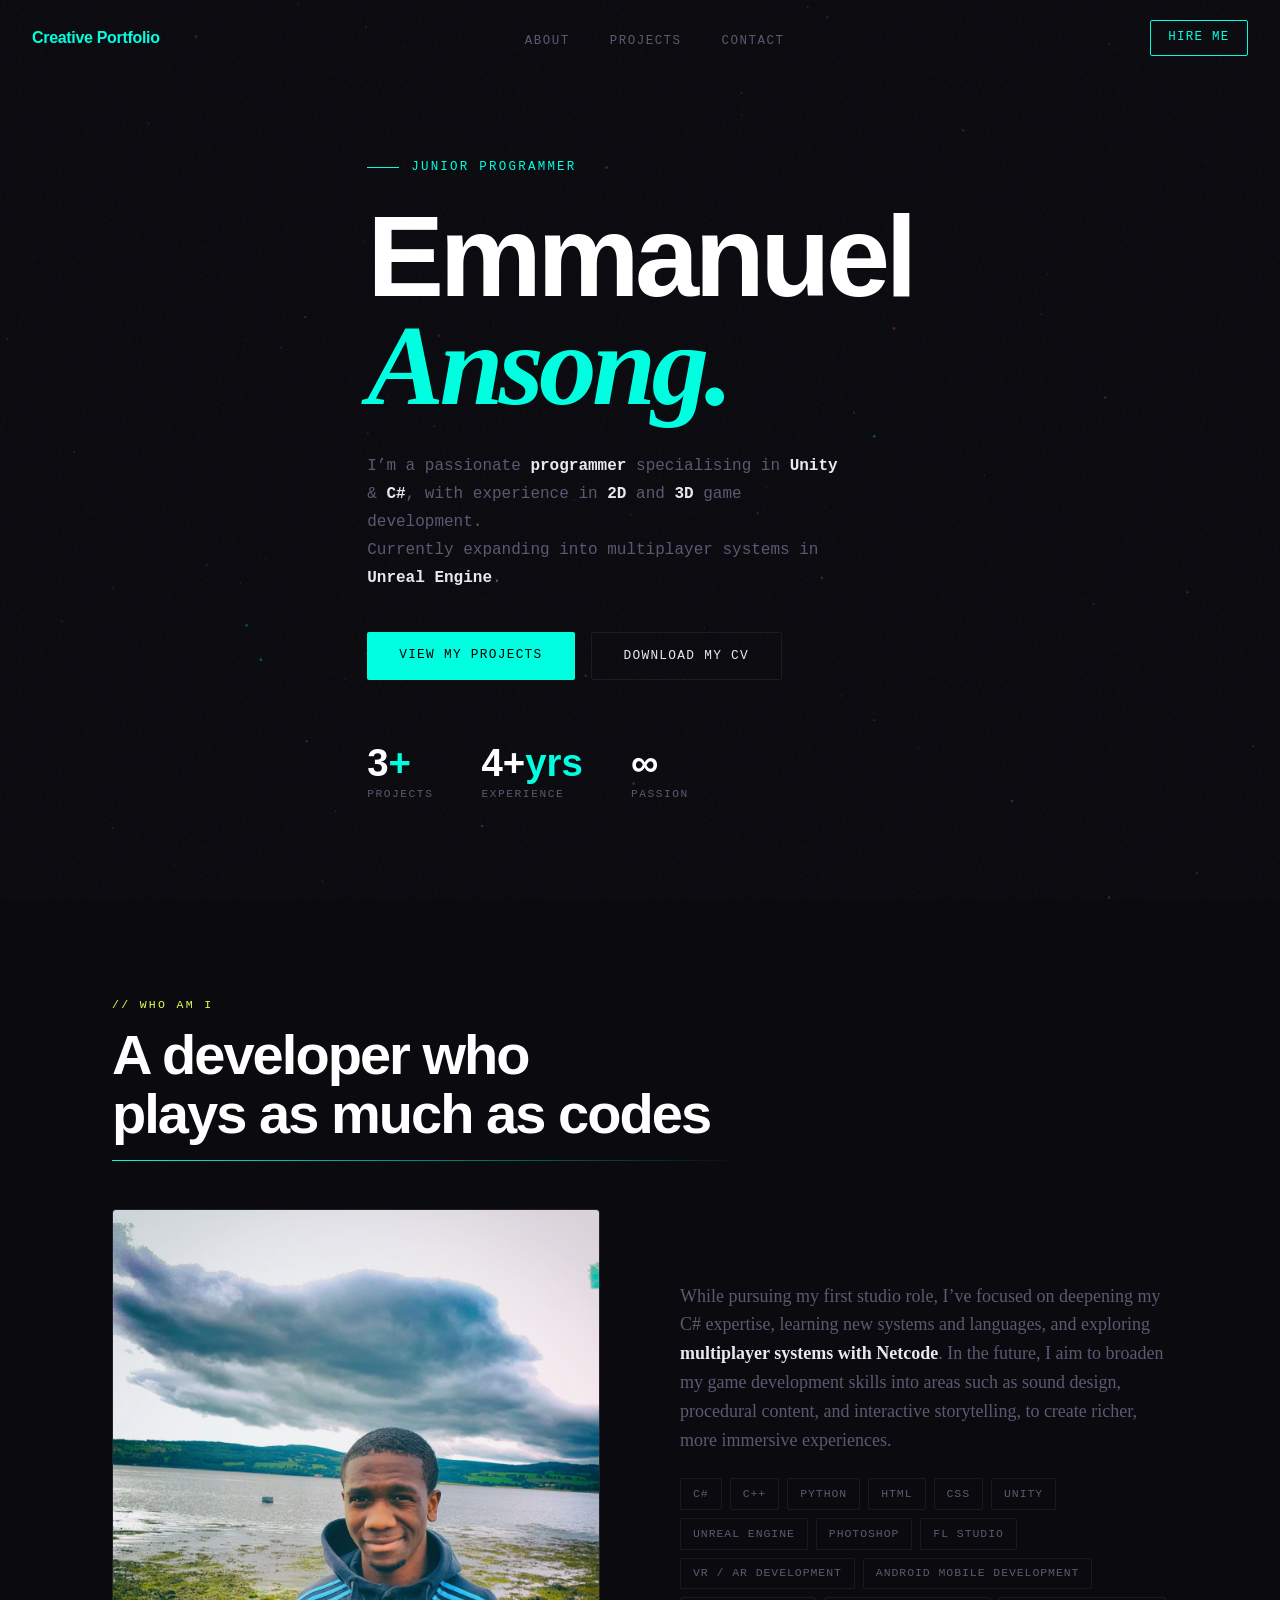
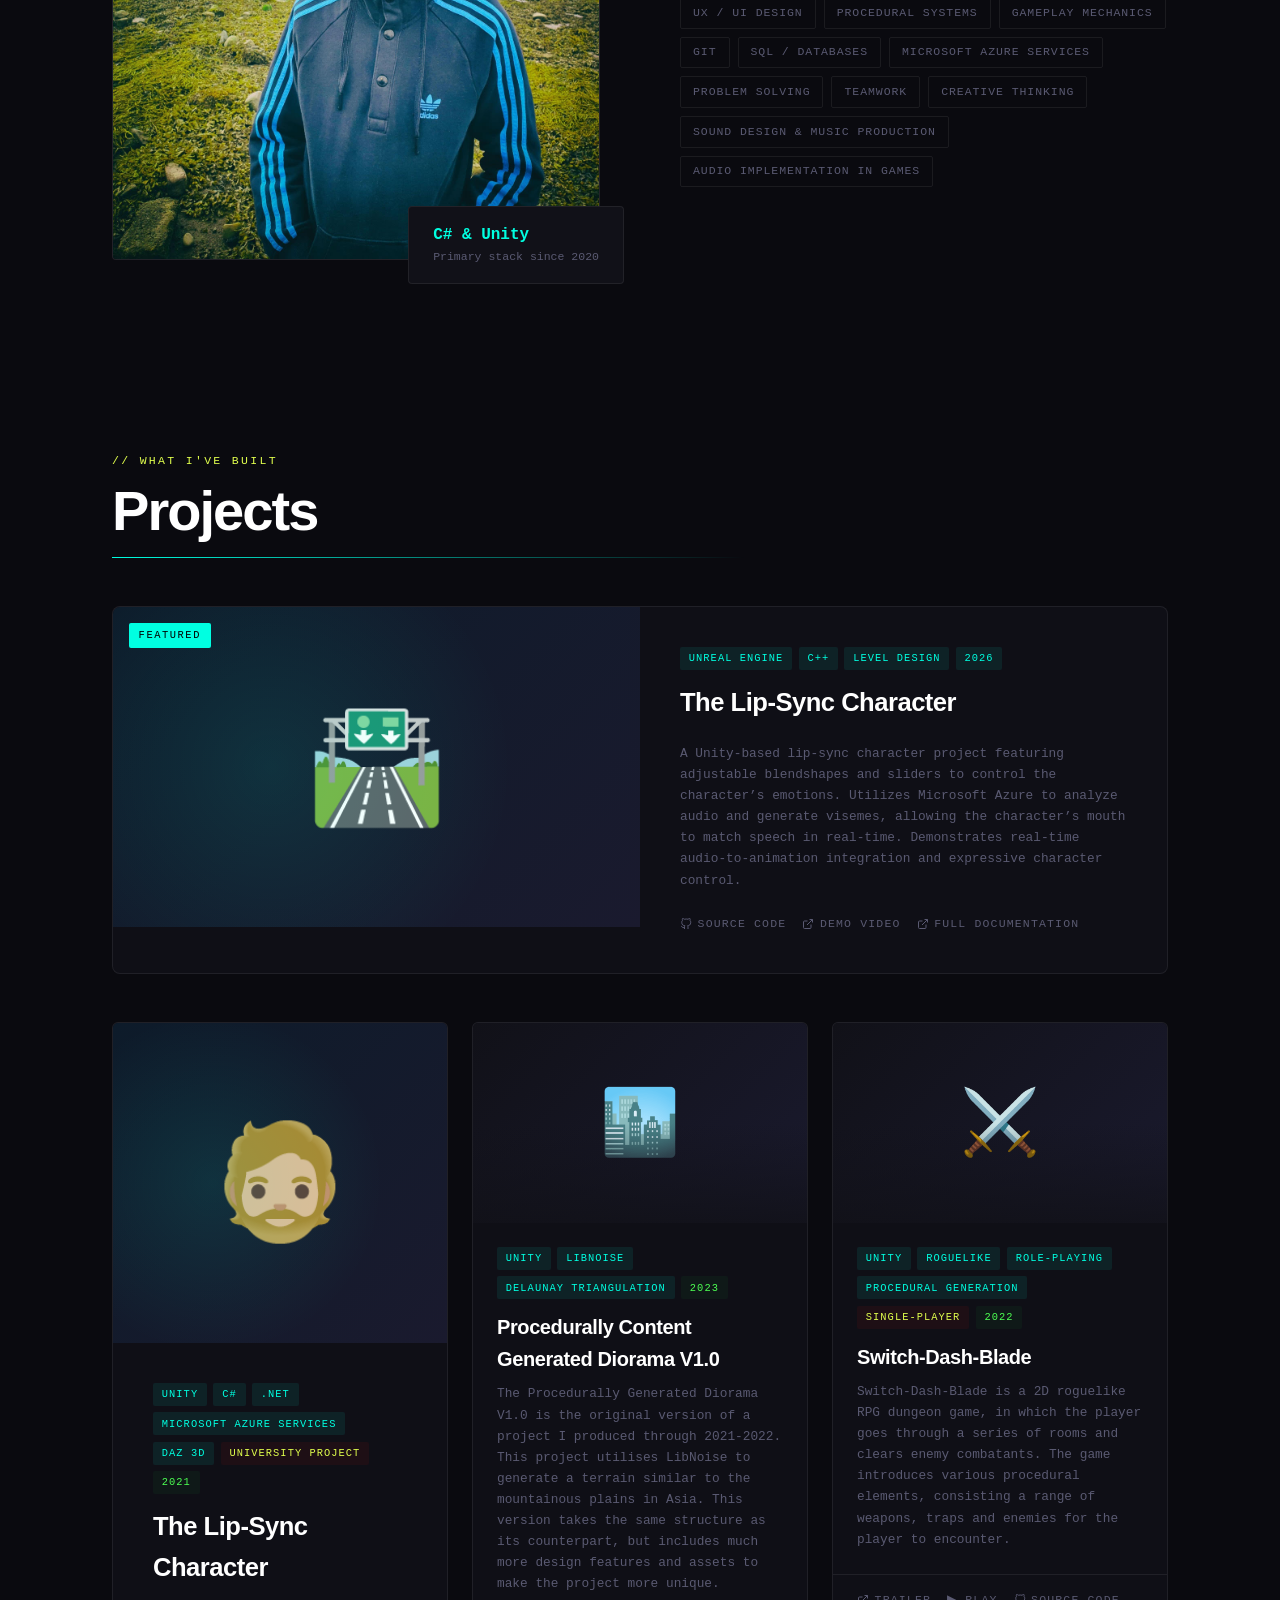
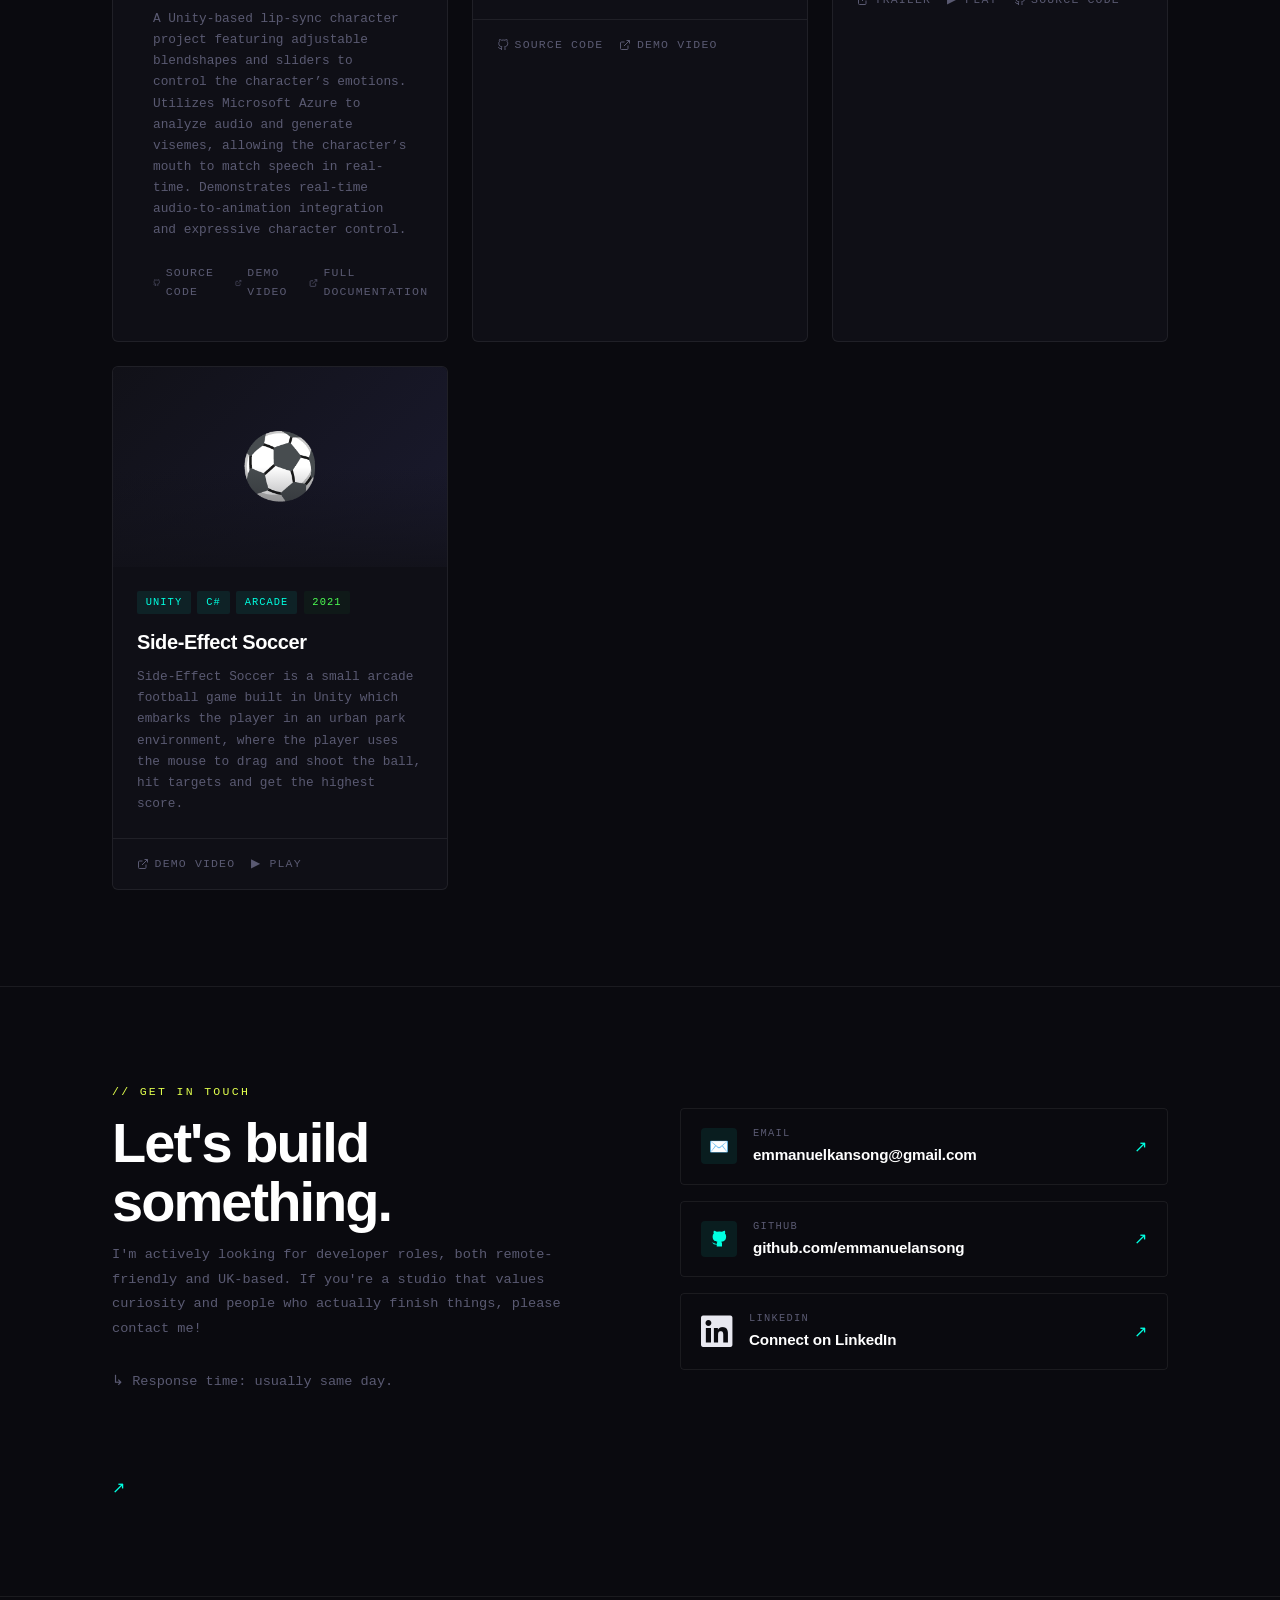
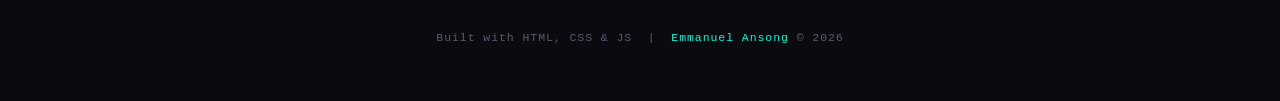
==== index.html @ d38a4e94 "Add files via upload" ====
<!DOCTYPE html>
<html lang="en">
<head>
  <meta charset="UTF-8" />
  <meta name="viewport" content="width=device-width, initial-scale=1.0"/>
  <title>Emmanuel Ansong</title>
  <meta name="description" content="Junior Game Developer specialising in Unity & C#. Building immersive worlds one commit at a time.">
  <link rel="preconnect" href="https://fonts.googleapis.com">
  <link href="https://fonts.googleapis.com/css2?family=Syne:wght@400;700;800&family=DM+Mono:ital,wght@0,400;0,500;1,400&family=Instrument+Serif:ital@0;1&display=swap" rel="stylesheet">
  <link rel="stylesheet" href="https://cdnjs.cloudflare.com/ajax/libs/font-awesome/6.4.0/css/all.min.css">
  <link rel="stylesheet" href="style.css">
</head>
<body>

  <div id="cursor-dot"></div>
  <div id="cursor-ring"></div>
  <canvas id="bg-canvas"></canvas>

  <!-- NAV -->
  <nav id="nav">
    <div class="nav-logo">Creative Portfolio<span></span></div>
    <ul class="nav-links">
      <li><a href="#about">About</a></li>
      <li><a href="#projects">Projects</a></li>
      <!--<li><a href="#journey">Journey</a></li>-->
      <li><a href="#contact">Contact</a></li>
    </ul>
    <a href="#contact" class="nav-cta">Hire Me</a>
  </nav>

  <!-- HERO -->
  <section id="hero">
    <div class="wrap">
      <div class="hero-tag">Junior Programmer</div>
      <h1>Emmanuel<br><em>Ansong.</em></h1>
      <p class="hero-sub">
        I’m a passionate <strong>programmer</strong> specialising in <strong>Unity</strong> &amp; <strong>C#</strong>, with experience in <strong>2D</strong> and <strong>3D</strong> game development.<br>
        Currently expanding into multiplayer systems in <strong>Unreal Engine</strong>.
      </p>
      <div class="hero-actions">
        <a href="#projects" class="btn-primary">View My Projects</a>
        <a href="assets/Emmanuel_A_CV_GD.pdf" class="btn-ghost" target="_blank">Download My CV</a>
      </div>
      <div class="hero-stats">
        <div class="stat-item">
          <span class="stat-n">3<span>+</span></span>
          <span class="stat-l">Projects</span>
        </div>
        <div class="stat-item">
          <span class="stat-n">4+<span>yrs</span></span>
          <span class="stat-l">Experience</span>
        </div>
        <div class="stat-item">
          <span class="stat-n">∞</span>
          <span class="stat-l">Passion</span>
        </div>
      </div>
    </div>
  </section>

  <!-- ABOUT -->
  <section id="about">
    <div class="wrap">
      <div class="section-tag">// who am i</div>
      <h2>A developer who<br>plays as much as codes</h2>
      <div class="section-divider"></div>
      <div class="about-grid">
        <div class="about-img-wrap reveal">
          <div class="about-img-frame">
            <img src="me.jpg" alt="Emmanuel Ansong">
            <div class="avatar-placeholder">🎮</div>
          </div>
          <div class="about-badge">
            <strong>C# &amp; Unity</strong>
            Primary stack since 2020
          </div>
        </div>
        <div class="about-text reveal">
          <p>While pursuing my first studio role, I’ve focused on deepening my C# expertise, learning new systems and languages, and exploring <strong>multiplayer systems with Netcode</strong>. In the future, I aim to broaden my game development skills into areas such as sound design, procedural content, and interactive storytelling, to create richer, more immersive experiences.</p>
            <div class="skills-list">
            <!-- Programming Languages -->
            <span class="skill-tag">C#</span>
            <span class="skill-tag">C++</span>
            <span class="skill-tag">Python</span>
            <span class="skill-tag">HTML</span>
            <span class="skill-tag">CSS</span>

            <!-- Game Engines & Tools -->
            <span class="skill-tag">Unity</span>
            <span class="skill-tag">Unreal Engine</span>
            <span class="skill-tag">Photoshop</span>
            <span class="skill-tag">FL Studio</span>

            <!-- Game Dev / Systems -->
            <span class="skill-tag">VR / AR Development</span>
            <span class="skill-tag">Android Mobile Development</span>
            <span class="skill-tag">UX / UI Design</span>
            <span class="skill-tag">Procedural Systems</span>
            <span class="skill-tag">Gameplay Mechanics</span>

            <!-- Tools & General Skills -->
            <span class="skill-tag">Git</span>
            <span class="skill-tag">SQL / Databases</span>
            <span class="skill-tag">Microsoft Azure Services</span>
            <span class="skill-tag">Problem Solving</span>
            <span class="skill-tag">Teamwork</span>
            <span class="skill-tag">Creative Thinking</span>
            <span class="skill-tag">Sound Design & Music Production</span>
            <span class="skill-tag">Audio Implementation in Games</span>
            </div>
        </div>
      </div>
    </div>
  </section>

  <!-- PROJECTS -->
  <section id="projects">
    <div class="wrap">
      <div class="section-tag">// what i've built</div>
      <h2>Projects</h2>
      <div class="section-divider"></div>

      <!-- Featured -->
      <div class="featured-project reveal">
        <a href="/projects/diorama/lip-sync-project.html" target="_blank">
        <div class="featured-thumb">
          <div class="featured-label">Featured</div>
          <!-- Swap for: <img src="assets/game1-thumb.jpg" alt="Voidwalker"> -->
          🛣️
        </div>
        </a>
        <div class="featured-body">
          <div class="card-tags">
            <span class="card-tag">Unreal Engine</span>
            <span class="card-tag">C++</span>
            <span class="card-tag">Level Design</span>
            <span class="card-tag year-tag-2">2026</span>
          </div>

          <!-- lip sync character -->
          <div class="card-title">The Lip-Sync Character</div>
          <div class="card-desc">
          A Unity-based lip-sync character project featuring adjustable blendshapes and sliders to control the character’s emotions. Utilizes Microsoft Azure to analyze audio and generate visemes, allowing the character’s mouth to match speech in real-time. Demonstrates real-time audio-to-animation integration and expressive character control.  
          </div>
          <div class="card-footer">
            <a href="#" target="_blank" class="card-link">
              <svg viewBox="0 0 24 24" fill="none" stroke="currentColor" stroke-width="2"><path d="M9 19c-5 1.5-5-2.5-7-3m14 6v-3.87a3.37 3.37 0 0 0-.94-2.61c3.14-.35 6.44-1.54 6.44-7A5.44 5.44 0 0 0 20 4.77 5.07 5.07 0 0 0 19.91 1S18.73.65 16 2.48a13.38 13.38 0 0 0-7 0C6.27.65 5.09 1 5.09 1A5.07 5.07 0 0 0 5 4.77a5.44 5.44 0 0 0-1.5 3.78c0 5.42 3.3 6.61 6.44 7A3.37 3.37 0 0 0 9 18.13V22"/></svg>
              Source Code
            </a>
            <a href="#" class="card-link">
              <svg viewBox="0 0 24 24" fill="none" stroke="currentColor" stroke-width="2"><path d="M18 13v6a2 2 0 0 1-2 2H5a2 2 0 0 1-2-2V8a2 2 0 0 1 2-2h6"/><polyline points="15 3 21 3 21 9"/><line x1="10" y1="14" x2="21" y2="3"/></svg>
              DEMO VIDEO
            </a>
            <a href="#" class="card-link">
              <svg viewBox="0 0 24 24" fill="none" stroke="currentColor" stroke-width="2"><path d="M18 13v6a2 2 0 0 1-2 2H5a2 2 0 0 1-2-2V8a2 2 0 0 1 2-2h6"/><polyline points="15 3 21 3 21 9"/><line x1="10" y1="14" x2="21" y2="3"/></svg>
              FULL DOCUMENTATION
            </a>
          </div>
        </div>
      </div>

      <!-- Grid -->

      
      <div class="projects-grid">
        <div class="project-card reveal">
        <a href="/projects/diorama/lip-sync-project.html" target="_blank">
        <div class="featured-thumb">
          <!--<div class="featured-label">Featured</div>-->
          <!-- Swap for: <img src="assets/game1-thumb.jpg" alt="Voidwalker"> -->
          🧔🏼
        </div> 
        </a>
        <div class="featured-body">
          <div class="card-tags">
            <span class="card-tag">Unity</span>
            <span class="card-tag">C#</span>
            <span class="card-tag">.NET</span>
            <span class="card-tag">Microsoft Azure Services</span>
            <span class="card-tag">DAZ 3D</span>
            <span class="card-tag accent-tag">UNIVERSITY PROJECT</span>
            <span class="card-tag year-tag">2021</span>
          </div>

          <!-- lip sync character -->
          <div class="card-title">The Lip-Sync Character</div>
          <div class="card-desc">
          A Unity-based lip-sync character project featuring adjustable blendshapes and sliders to control the character’s emotions. Utilizes Microsoft Azure to analyze audio and generate visemes, allowing the character’s mouth to match speech in real-time. Demonstrates real-time audio-to-animation integration and expressive character control.  
          </div>
          <div class="card-footer">
            <a href="https://github.com/emmanuelansong/LipSync-Project" target="_blank" class="card-link">
              <svg viewBox="0 0 24 24" fill="none" stroke="currentColor" stroke-width="2"><path d="M9 19c-5 1.5-5-2.5-7-3m14 6v-3.87a3.37 3.37 0 0 0-.94-2.61c3.14-.35 6.44-1.54 6.44-7A5.44 5.44 0 0 0 20 4.77 5.07 5.07 0 0 0 19.91 1S18.73.65 16 2.48a13.38 13.38 0 0 0-7 0C6.27.65 5.09 1 5.09 1A5.07 5.07 0 0 0 5 4.77a5.44 5.44 0 0 0-1.5 3.78c0 5.42 3.3 6.61 6.44 7A3.37 3.37 0 0 0 9 18.13V22"/></svg>
              Source Code
            </a>
            <a href="https://youtu.be/FIsmvMVIdOk" class="card-link">
              <svg viewBox="0 0 24 24" fill="none" stroke="currentColor" stroke-width="2"><path d="M18 13v6a2 2 0 0 1-2 2H5a2 2 0 0 1-2-2V8a2 2 0 0 1 2-2h6"/><polyline points="15 3 21 3 21 9"/><line x1="10" y1="14" x2="21" y2="3"/></svg>
              DEMO VIDEO
            </a>
            <a href="assets/DISSERTATION.pdf" class="card-link">
              <svg viewBox="0 0 24 24" fill="none" stroke="currentColor" stroke-width="2"><path d="M18 13v6a2 2 0 0 1-2 2H5a2 2 0 0 1-2-2V8a2 2 0 0 1 2-2h6"/><polyline points="15 3 21 3 21 9"/><line x1="10" y1="14" x2="21" y2="3"/></svg>
              FULL DOCUMENTATION
            </a>
          </div>
        </div>
      </div>
      <!-- PCG Diorama -->
        <div class="project-card reveal"> <a href="/projects/diorama/pcg-diorama-v1.html" target="_blank">
          <div class="card-glow"></div>
          <div class="card-thumb">🏙️</div>
          </a>
          <div class="card-body">
            <div class="card-tags">
              <span class="card-tag">Unity</span>
              <span class="card-tag">LibNoise</span>
              <span class="card-tag">Delaunay Triangulation</span>
              <span class="card-tag year-tag">2023</span>
            
            </div>
            <div class="card-title">Procedurally Content Generated Diorama V1.0</div>
            <div class="card-desc">The Procedurally Generated Diorama V1.0 is the original version of a project I produced through 2021-2022. This project utilises LibNoise to generate a terrain similar to the mountainous plains in Asia. This version takes the same structure as its counterpart, but includes much more design features and assets to make the project more unique.</div>
          </div>
          <div class="card-footer">
            <a href="https://github.com/emmanuelansong/pcg-diorama" target="_blank" class="card-link">
              <svg viewBox="0 0 24 24" fill="none" stroke="currentColor" stroke-width="2"><path d="M9 19c-5 1.5-5-2.5-7-3m14 6v-3.87a3.37 3.37 0 0 0-.94-2.61c3.14-.35 6.44-1.54 6.44-7A5.44 5.44 0 0 0 20 4.77 5.07 5.07 0 0 0 19.91 1S18.73.65 16 2.48a13.38 13.38 0 0 0-7 0C6.27.65 5.09 1 5.09 1A5.07 5.07 0 0 0 5 4.77a5.44 5.44 0 0 0-1.5 3.78c0 5.42 3.3 6.61 6.44 7A3.37 3.37 0 0 0 9 18.13V22"/></svg>
              Source Code
            </a>
 
            <a href="https://youtu.be/8BuwVCrgv9w" class="card-link">
              <svg viewBox="0 0 24 24" fill="none" stroke="currentColor" stroke-width="2"><path d="M18 13v6a2 2 0 0 1-2 2H5a2 2 0 0 1-2-2V8a2 2 0 0 1 2-2h6"/><polyline points="15 3 21 3 21 9"/><line x1="10" y1="14" x2="21" y2="3"/></svg>
              DEMO VIDEO
            </a>
          </div>
          
        </div>
<!-- SWITCH DASH BLADE -->
        <div class="project-card reveal"> <a href="/projects/diorama/switch-dash-blade.html" target="_blank">
          <div class="card-glow"></div>
          <div class="card-thumb">⚔️</div>
</a>
          <div class="card-body">
            <div class="card-tags">
              <span class="card-tag">Unity</span>
              <span class="card-tag">ROGUELIKE</span>
              <span class="card-tag">ROLE-PLAYING</span>
              <span class="card-tag">PROCEDURAL GENERATION</span>
              <span class="card-tag accent-tag">Single-Player</span>
              <span class="card-tag year-tag">2022</span>
            </div>
            <div class="card-title">Switch-Dash-Blade</div>
            <div class="card-desc">Switch-Dash-Blade is a 2D roguelike RPG dungeon game, in which the player goes through a series of rooms and clears enemy combatants. The game introduces various procedural elements, consisting a range of weapons, traps and enemies for the player to encounter.</div>
          </div>
          <div class="card-footer">
            <a href="https://youtu.be/pxGieVdpFTQ" class="card-link">
              <svg viewBox="0 0 24 24" fill="none" stroke="currentColor" stroke-width="2"><path d="M18 13v6a2 2 0 0 1-2 2H5a2 2 0 0 1-2-2V8a2 2 0 0 1 2-2h6"/><polyline points="15 3 21 3 21 9"/><line x1="10" y1="14" x2="21" y2="3"/></svg>
              TRAILER
            </a>
            <a href="https://group-29.itch.io/switch-dash-blade" class="card-link">▶ Play</a>

            <a href="https://github.com/HLeitch/Group29-PCG" class="card-link">
              <svg viewBox="0 0 24 24" fill="none" stroke="currentColor" stroke-width="2"><path d="M9 19c-5 1.5-5-2.5-7-3m14 6v-3.87a3.37 3.37 0 0 0-.94-2.61c3.14-.35 6.44-1.54 6.44-7A5.44 5.44 0 0 0 20 4.77 5.07 5.07 0 0 0 19.91 1S18.73.65 16 2.48a13.38 13.38 0 0 0-7 0C6.27.65 5.09 1 5.09 1A5.07 5.07 0 0 0 5 4.77a5.44 5.44 0 0 0-1.5 3.78c0 5.42 3.3 6.61 6.44 7A3.37 3.37 0 0 0 9 18.13V22"/></svg>
              SOURCE CODE
            </a>
          </div>
        </div>
<!--SIDE EFFECT SOCCER-->
        <div class="project-card reveal">
          <div class="card-glow"></div>
          <div class="card-thumb">⚽</div>
          <div class="card-body">
            <div class="card-tags">
              <span class="card-tag">Unity</span>
              <span class="card-tag">C#</span>
              <span class="card-tag">arcade</span>
              <span class="card-tag year-tag">2021</span>
            </div>
            <div class="card-title">Side-Effect Soccer</div>
            <div class="card-desc">Side-Effect Soccer is a small arcade football game built in Unity which embarks the player in an urban park environment, where the player uses the mouse to drag and shoot the ball, hit targets and get the highest score.</div>
          </div>
          <div class="card-footer">
            <!--<a href="https://github.com/" target="_blank" class="card-link">
              <svg viewBox="0 0 24 24" fill="none" stroke="currentColor" stroke-width="2"><path d="M9 19c-5 1.5-5-2.5-7-3m14 6v-3.87a3.37 3.37 0 0 0-.94-2.61c3.14-.35 6.44-1.54 6.44-7A5.44 5.44 0 0 0 20 4.77 5.07 5.07 0 0 0 19.91 1S18.73.65 16 2.48a13.38 13.38 0 0 0-7 0C6.27.65 5.09 1 5.09 1A5.07 5.07 0 0 0 5 4.77a5.44 5.44 0 0 0-1.5 3.78c0 5.42 3.3 6.61 6.44 7A3.37 3.37 0 0 0 9 18.13V22"/></svg>
              GitHub
            </a>-->
            <a href="https://www.youtube.com/watch?v=8g3KkhuP9LE" class="card-link">
              <svg viewBox="0 0 24 24" fill="none" stroke="currentColor" stroke-width="2"><path d="M18 13v6a2 2 0 0 1-2 2H5a2 2 0 0 1-2-2V8a2 2 0 0 1 2-2h6"/><polyline points="15 3 21 3 21 9"/><line x1="10" y1="14" x2="21" y2="3"/></svg>
              DEMO VIDEO
            </a>
            <a href="https://emmanuell.itch.io/side-effect-soccer" class="card-link" target="_blank">▶ Play</a>
          </div>
        </div>

      <!--  <div class="project-card reveal">
          <div class="card-glow"></div>
          <div class="card-thumb">🏙️</div>
          <div class="card-body">
            <div class="card-tags">
              <span class="card-tag">Unity</span>
              <span class="card-tag">LibNoise</span>
              <span class="card-tag">Delaunay Triangulation</span>
              <span class="card-tag year-tag">2021</span>
              
            </div>
            <div class="card-title">Procedurally Content Generated Diorama V1.0</div>
            <div class="card-desc">The Procedurally Generated Diorama V1.0 is the original version of a project I produced in 2021. This project utilises LibNoise to generate a terrain similar to the mountainous plains in Asia. This version takes the same structure as its counterpart, but includes much more design features and assets to make the project more unique.</div>
          </div>
          <div class="card-footer">
            <a href="https://github.com/emmanuelansong/pcg-diorama" target="_blank" class="card-link">
              <svg viewBox="0 0 24 24" fill="none" stroke="currentColor" stroke-width="2"><path d="M9 19c-5 1.5-5-2.5-7-3m14 6v-3.87a3.37 3.37 0 0 0-.94-2.61c3.14-.35 6.44-1.54 6.44-7A5.44 5.44 0 0 0 20 4.77 5.07 5.07 0 0 0 19.91 1S18.73.65 16 2.48a13.38 13.38 0 0 0-7 0C6.27.65 5.09 1 5.09 1A5.07 5.07 0 0 0 5 4.77a5.44 5.44 0 0 0-1.5 3.78c0 5.42 3.3 6.61 6.44 7A3.37 3.37 0 0 0 9 18.13V22"/></svg>
              GitHub
            </a>
 
            <a href="https://youtu.be/8BuwVCrgv9w" class="card-link">
              <svg viewBox="0 0 24 24" fill="none" stroke="currentColor" stroke-width="2"><path d="M18 13v6a2 2 0 0 1-2 2H5a2 2 0 0 1-2-2V8a2 2 0 0 1 2-2h6"/><polyline points="15 3 21 3 21 9"/><line x1="10" y1="14" x2="21" y2="3"/></svg>
              DEMO VIDEO
            </a>
          </div>
          
        </div>-->
      </div>
    </div>
  </section>

  <!-- CONTACT -->
  <section id="contact">
    <div class="wrap">
      <div class="contact-inner">
        <div class="contact-text reveal">
          <div class="section-tag">// get in touch</div>
          <h2>Let's build something.</h2>
          <p>I'm actively looking for developer roles, both remote-friendly
          and UK-based. If you're a studio that values curiosity and people who
          actually finish things, please contact me!</p>
          <br>
          <p class="response-note">↳ Response time: usually same day.</p>
        </div>
        <div class="contact-links reveal">
          <a href="mailto:emmanuel@example.com" class="contact-link-item">
            <div class="link-icon">✉️</div>
            <div class="link-info">
              <div class="link-label">Email</div>
              <div class="link-value">emmanuelkansong@gmail.com</div>
            </div>
            <div class="link-arrow">↗</div>
          </a>
          <a href="https://github.com/emmanuelansong" target="_blank" class="contact-link-item">
            <div class="link-icon">
              <svg width="18" height="18" viewBox="0 0 24 24" fill="currentColor" class="gh-icon"><path d="M9 19c-5 1.5-5-2.5-7-3m14 6v-3.87a3.37 3.37 0 0 0-.94-2.61c3.14-.35 6.44-1.54 6.44-7A5.44 5.44 0 0 0 20 4.77 5.07 5.07 0 0 0 19.91 1S18.73.65 16 2.48a13.38 13.38 0 0 0-7 0C6.27.65 5.09 1 5.09 1A5.07 5.07 0 0 0 5 4.77a5.44 5.44 0 0 0-1.5 3.78c0 5.42 3.3 6.61 6.44 7A3.37 3.37 0 0 0 9 18.13V22"/></svg>
            </div>
            <div class="link-info">
              <div class="link-label">GitHub</div>
              <div class="link-value">github.com/emmanuelansong</div>
            </div>
            <div class="link-arrow">↗</div>
          </a>
          <a href="https://www.linkedin.com/in/emmanuel-ansong-296650247/" target="_blank" class="contact-link-item">
            <i class="fab fa-linkedin fa-2x"></i>
            <div class="link-info">
              <div class="link-label">LinkedIn</div>
              <div class="link-value">Connect on LinkedIn</div>
            </div>
            <div class="link-arrow">↗</div>
          </a>
          <!--<a href="https://emmanuelansong.itch.io" target="_blank" class="contact-link-item">
            <div class="link-icon">🎲</div>
            <div class="link-info">
              <div class="link-label">itch.io</div>
              <div class="link-value">emmanuelansong.itch.io</div>-->
            </div>
            <div class="link-arrow">↗</div>
          </a>
        </div>
      </div>
    </div>
  </section>

  <footer>
    Built with HTML, CSS &amp; JS
    &nbsp;|&nbsp; <span>Emmanuel Ansong</span> &copy; 2026
  </footer>

  <script src="script.js"></script>
</body>
</html>
---- style.css ----
/* ─────────────────────────────────────────────────────────
   style.css — Emmanuel Ansong Portfolio
   ───────────────────────────────────────────────────────── */

/* ── TOKENS ──────────────────────────────────────────────── */
:root {
  --bg:       #0a0a0f;
  --surface:  #111118;
  --border:   rgba(255,255,255,0.07);
  --glow:     #00ffe1;
  --accent:   #e1ff4d;
  --year:   #4dff53;
  --text:     #e8e8f0;
  --muted:    #5a5a72;
  --card-bg:  rgba(17,17,24,0.85);
  --font-head: 'Poppins', sans-serif;
  --font-mono: 'JetBrains Mono', monospace;
  --font-body: 'Source Code Pro', serif;
}

/* ── RESET ───────────────────────────────────────────────── */
*, *::before, *::after { box-sizing: border-box; margin: 0; padding: 0; }
html { scroll-behavior: smooth; }
body {
  background: var(--bg);
  color: var(--text);
  font-family: var(--font-body);
  font-size: 18px;
  line-height: 1.6;
  overflow-x: hidden;
  cursor: none;
}
a { color: inherit; text-decoration: none; }
img { display: block; max-width: 100%; }

/* ── CURSOR ──────────────────────────────────────────────── */
#cursor-dot,
#cursor-ring {
  position: fixed;
  top: 0; left: 0;
  border-radius: 50%;
  pointer-events: none;
  transform: translate(-50%, -50%);
  z-index: 9999;
  transition: opacity .3s;
}
#cursor-dot  { width: 6px; height: 6px; background: var(--glow); }
#cursor-ring {
  width: 32px; height: 32px;
  border: 1.5px solid rgba(0,255,225,0.45);
  transition: width .25s, height .25s, border-color .25s;
}
body:not(:hover) #cursor-dot,
body:not(:hover) #cursor-ring { opacity: 0; }
.cursor-hover #cursor-ring { width: 48px; height: 48px; border-color: var(--glow); }

/* ── CANVAS ──────────────────────────────────────────────── */
#bg-canvas {
  position: fixed; inset: 0; z-index: 0;
  pointer-events: none; opacity: .45;
}

/* ── NOISE ───────────────────────────────────────────────── */
body::after {
  content: '';
  position: fixed;
  inset: 0;
  z-index: 1;
  pointer-events: none;

  background-image: url("data:image/svg+xml,%3Csvg viewBox='0 0 100 100' xmlns='http://www.w3.org/2000/svg'%3E%3Cfilter id='n'%3E%3CfeTurbulence type='fractalNoise' baseFrequency='0.9' numOctaves='6' stitchTiles='stitch'/%3E%3C/filter%3E%3Crect width='100%25' height='100%25' filter='url(%23n)'/%3E%3C/svg%3E");
  
  background-size: 300px 300px; /* important for movement */
  opacity: .03;

  animation: noiseMove 20s infinite linear;
}

@keyframes noiseMove {
  0%   { background-position: 0 0; }
  100% { background-position: 100px 100px; }
}

/* ── LAYOUT ──────────────────────────────────────────────── */
.wrap {
  max-width: 1120px;
  margin: 0 auto;
  padding: 0 2rem;
  position: relative;
  z-index: 2;
}

/* ── NAV ─────────────────────────────────────────────────── */
nav {
  position: fixed; top: 0; left: 0; right: 0; z-index: 100;
  padding: 1.25rem 2rem;
  display: flex; align-items: center; justify-content: space-between;
  border-bottom: 1px solid transparent;
  transition: border-color .4s, background .4s, backdrop-filter .4s;
}
nav.scrolled {
  background: rgba(10,10,15,0.85);
  backdrop-filter: blur(14px);
  border-color: var(--border);
}
.nav-logo {
  font-family: var(--font-head);
  font-weight: 800; font-size: 1rem; letter-spacing: -.02em;
  color: var(--glow);
}
.nav-logo span { color: var(--accent); }
.nav-links {
  display: flex; gap: 2.5rem; list-style: none;
}
.nav-links a {
  font-family: var(--font-mono); font-size: .78rem;
  letter-spacing: .12em; text-transform: uppercase;
  color: var(--muted); transition: color .2s;
}
.nav-links a:hover { color: var(--glow); }
.nav-cta {
  font-family: var(--font-mono); font-size: .78rem;
  letter-spacing: .1em; text-transform: uppercase;
  border: 1px solid var(--glow); color: var(--glow);
  padding: .45rem 1.1rem; border-radius: 2px;
  transition: background .2s, color .2s;
}
.nav-cta:hover { background: var(--glow); color: #000; }

/* ── HERO ────────────────────────────────────────────────── */
#hero {
  min-height: 100vh;
  display: flex; flex-direction: column;
  justify-content: flex-end;
  padding-bottom: 6rem; padding-top: 6rem;
  position: relative;
}
.hero-tag {
  font-family: var(--font-mono); font-size: .78rem;
  letter-spacing: .18em; color: var(--glow);
  text-transform: uppercase; margin-bottom: 1.5rem;
  display: flex; align-items: center; gap: .75rem;
}
.hero-tag::before {
  content: ''; display: block;
  width: 2rem; height: 1px; background: var(--glow);
}
h1 {
  font-family: var(--font-head);
  font-weight: 800; font-size: clamp(3.2rem, 9vw, 8rem);
  line-height: .95; letter-spacing: -.04em; color: #fff;
}
h1 em {
  font-style: italic; font-family: var(--font-body);
  color: var(--glow); display: block;
}
.hero-sub {
  margin-top: 2rem; max-width: 480px;
  color: var(--muted); font-size: 1rem;
  font-family: var(--font-mono); line-height: 1.75;
}
.hero-sub strong { color: var(--text); }
.hero-actions { margin-top: 2.5rem; display: flex; gap: 1rem; flex-wrap: wrap; }
.btn-primary {
  font-family: var(--font-mono); font-size: .8rem;
  letter-spacing: .1em; text-transform: uppercase;
  background: var(--glow); color: #000;
  padding: .8rem 2rem; border-radius: 2px; font-weight: 500;
  transition: opacity .2s, transform .2s;
}
.btn-primary:hover { opacity: .85; transform: translateY(-2px); }
.btn-ghost {
  font-family: var(--font-mono); font-size: .8rem;
  letter-spacing: .1em; text-transform: uppercase;
  border: 1px solid var(--border); color: var(--text);
  padding: .8rem 2rem; border-radius: 2px;
  transition: border-color .2s, color .2s;
}
.btn-ghost:hover { border-color: var(--glow); color: var(--glow); }
.hero-stats {
  margin-top: 4rem;
  display: flex; gap: 3rem; flex-wrap: wrap;
}
.stat-item { display: flex; flex-direction: column; gap: .2rem; }
.stat-n {
  font-family: var(--font-head); font-weight: 800;
  font-size: 2.4rem; color: #fff; line-height: 1;
}
.stat-n span { color: var(--glow); }
.stat-l {
  font-family: var(--font-mono); font-size: .7rem;
  letter-spacing: .14em; text-transform: uppercase; color: var(--muted);
}

/* ── SECTION HEADERS ─────────────────────────────────────── */
section { padding: 6rem 0; }
.section-tag {
  font-family: var(--font-mono); font-size: .72rem;
  letter-spacing: .2em; text-transform: uppercase;
  color: var(--accent); margin-bottom: .75rem;
}
h2 {
  font-family: var(--font-head); font-weight: 800;
  font-size: clamp(2rem, 5vw, 3.5rem);
  letter-spacing: -.035em; line-height: 1.05;
  color: #fff; margin-bottom: 1rem;
}
.journey-sub {
  color: var(--muted); font-size: .65em;
  font-style: normal; font-family: var(--font-body);
}
.section-divider {
  width: 100%; height: 1px;
  background: linear-gradient(90deg, var(--glow) 0%, transparent 60%);
  margin-bottom: 3rem;
}

/* ── ABOUT ───────────────────────────────────────────────── */
.about-grid {
  display: grid;
  grid-template-columns: 1fr 1fr;
  gap: 5rem; align-items: center;
}
.about-img-wrap { position: relative; }
.about-img-frame {
  width: 100%; aspect-ratio: 3/4;
  background: var(--surface);
  border: 1px solid var(--border);
  border-radius: 4px; overflow: hidden; position: relative;
}
.about-img-frame::before {
  content: ''; position: absolute; inset: 0;
  background: linear-gradient(135deg, rgba(0,255,225,.08) 0%, transparent 60%);
}
.about-img-frame img { width: 100%; height: 100%; object-fit: cover; }
.avatar-placeholder {
  width: 100%; height: 100%;
  display: flex; align-items: center; justify-content: center;
  font-size: 6rem; color: var(--muted); opacity: .35;
}
.about-badge {
  position: absolute; bottom: -1.5rem; right: -1.5rem;
  background: var(--surface); border: 1px solid var(--border);
  border-radius: 4px; padding: 1rem 1.5rem;
  font-family: var(--font-mono); font-size: .72rem;
  line-height: 1.6; color: var(--muted);
}
.about-badge strong { color: var(--glow); display: block; font-size: 1rem; }
.about-text p { color: var(--muted); margin-bottom: 1.25rem; }
.about-text p strong { color: var(--text); }
.skills-list {
  display: flex; flex-wrap: wrap; gap: .5rem; margin-top: 1.5rem;
}
.skill-tag {
  font-family: var(--font-mono); font-size: .72rem;
  letter-spacing: .08em; text-transform: uppercase;
  border: 1px solid var(--border);
  padding: .35rem .75rem; border-radius: 2px; color: var(--muted);
  transition: border-color .2s, color .2s;
}
.skill-tag:hover { border-color: var(--glow); color: var(--glow); }

/* ── PROJECTS ────────────────────────────────────────────── */
.projects-grid {
  display: grid;
  grid-template-columns: repeat(auto-fill, minmax(300px, 1fr));
  gap: 1.5rem;
}
.project-card {
  background: var(--card-bg); border: 1px solid var(--border);
  border-radius: 6px; overflow: hidden;
  transition: border-color .3s, transform .3s;
  position: relative;
}
.project-card:hover { border-color: rgba(0,255,225,.35); transform: translateY(-6px); }
.project-card:hover .card-glow { opacity: 1; }
.card-glow {
  position: absolute; inset: 0; z-index: 0;
  background: radial-gradient(circle at 50% 0%, rgba(0,255,225,.06), transparent 70%);
  opacity: 0; transition: opacity .4s; pointer-events: none;
}
.card-thumb {
  height: 200px;
  background: linear-gradient(135deg, #111118, #1a1a2e);
  position: relative; overflow: hidden;
  display: flex; align-items: center; justify-content: center;
  font-size: 4rem;
}
.card-thumb img {
  width: 100%; height: 100%; object-fit: cover;
  position: absolute; inset: 0;
}
.card-thumb::after {
  content: ''; position: absolute; inset: 0;
  background: linear-gradient(to bottom, transparent 50%, var(--card-bg));
}
.card-body { padding: 1.5rem; position: relative; z-index: 1; }
.card-tags { display: flex; gap: .4rem; flex-wrap: wrap; margin-bottom: .75rem; }
.card-tag {
  font-family: var(--font-mono); font-size: .65rem;
  letter-spacing: .1em; text-transform: uppercase;
  background: rgba(0,255,225,.08); color: var(--glow);
  border-radius: 2px; padding: .2rem .55rem;
}
.card-tag.accent-tag { background: rgba(203, 13, 13, 0.08); color: var(--accent); }

.card-tag.year-tag  { font-family: var(--font-mono); font-size: .65rem;
  letter-spacing: .1em; text-transform: uppercase;
  background: rgba(18, 140, 59, 0.08); color: var(--year);
  border-radius: 2px; padding: .2rem .55rem;
}

.card-title {
  font-family: var(--font-head); font-weight: 700;
  font-size: 1.25rem; color: #fff; margin-bottom: .5rem;
  letter-spacing: -.02em;
}
.card-desc {
  font-family: var(--font-mono); font-size: .8rem;
  color: var(--muted); line-height: 1.65;
}
.card-footer {
  padding: 1rem 1.5rem; border-top: 1px solid var(--border);
  display: flex; gap: 1rem;
}
.card-link {
  font-family: var(--font-mono); font-size: .72rem;
  letter-spacing: .1em; text-transform: uppercase;
  color: var(--muted); transition: color .2s;
  display: flex; align-items: center; gap: .35rem;
}
.card-link svg { width: 12px; height: 12px; }
.card-link:hover { color: var(--glow); }

/* ── FEATURED PROJECT ────────────────────────────────────── */
.featured-project {
  border: 1px solid var(--border); border-radius: 8px; overflow: hidden;
  margin-bottom: 3rem;
  display: grid; grid-template-columns: 1fr 1fr;
  background: var(--card-bg); transition: border-color .3s;
}
.featured-project:hover { border-color: rgba(0,255,225,.35); }
.featured-thumb {
  background: linear-gradient(135deg, #0d1b2a, #1a1a2e);
  display: flex; align-items: center; justify-content: center;
  font-size: 7rem; min-height: 320px;
  position: relative; overflow: hidden;
}
.featured-thumb img {
  width: 100%; height: 100%;
  object-fit: cover; position: absolute; inset: 0;
}
.featured-thumb::after {
  content: ''; position: absolute; inset: 0;
  background: radial-gradient(circle at 30% 50%, rgba(0,255,225,.1), transparent 60%);
}
.featured-label {
  position: absolute; top: 1rem; left: 1rem; z-index: 2;
  font-family: var(--font-mono); font-size: .65rem;
  letter-spacing: .15em; text-transform: uppercase;
  background: var(--glow); color: #000;
  padding: .25rem .6rem; border-radius: 2px;
}
.featured-body {
  padding: 2.5rem;
  display: flex; flex-direction: column; justify-content: center;
}
.featured-body .card-title { font-size: 1.6rem; }
.featured-body .card-desc { margin-top: .75rem; }
.featured-body .card-footer { padding: 0; border: none; margin-top: 1.5rem; }

/* ── TIMELINE ────────────────────────────────────────────── */
.timeline { position: relative; padding-left: 2rem; }
.timeline::before {
  content: ''; position: absolute; left: 0;
  top: .5rem; bottom: .5rem;
  width: 1px; background: var(--border);
}
.timeline-item {
  position: relative; padding-bottom: 3rem;
  opacity: 0; transform: translateX(-20px);
  transition: opacity .6s, transform .6s;
}
.timeline-item.visible { opacity: 1; transform: none; }
.timeline-item::before {
  content: ''; position: absolute;
  left: -2rem; top: .5rem;
  width: 9px; height: 9px;
  border-radius: 50%; background: var(--bg);
  border: 1.5px solid var(--glow); transform: translateX(-4px);
}
.timeline-date {
  font-family: var(--font-mono); font-size: .7rem;
  letter-spacing: .1em; color: var(--glow);
  text-transform: uppercase; margin-bottom: .4rem;
}
.timeline-title {
  font-family: var(--font-head); font-weight: 700;
  font-size: 1.1rem; color: #fff; margin-bottom: .35rem;
  letter-spacing: -.02em;
}
.timeline-body {
  font-family: var(--font-mono); font-size: .82rem;
  color: var(--muted); line-height: 1.7;
}

/* ── CONTACT ─────────────────────────────────────────────── */
#contact { border-top: 1px solid var(--border); }
.contact-inner {
  display: grid; grid-template-columns: 1fr 1fr;
  gap: 5rem; align-items: center;
}
.contact-text h2 { margin-bottom: .75rem; }
.contact-text p {
  font-family: var(--font-mono); font-size: .85rem;
  color: var(--muted); line-height: 1.8;
}
.response-note { color: var(--glow); font-size: .78rem; }
.contact-links { display: flex; flex-direction: column; gap: 1rem; }
.contact-link-item {
  display: flex; align-items: center; gap: 1rem;
  border: 1px solid var(--border); border-radius: 4px;
  padding: 1rem 1.25rem;
  transition: border-color .2s, background .2s;
}
.contact-link-item:hover {
  border-color: var(--glow); background: rgba(0,255,225,.04);
}
.link-icon {
  width: 36px; height: 36px;
  background: rgba(0,255,225,.08); border-radius: 4px;
  display: flex; align-items: center; justify-content: center;
  font-size: 1rem; flex-shrink: 0;
}
.gh-icon { color: var(--glow); }
.link-info { flex: 1; }
.link-label {
  font-family: var(--font-mono); font-size: .65rem;
  letter-spacing: .12em; text-transform: uppercase; color: var(--muted);
}
.link-value {
  font-family: var(--font-head); font-weight: 700;
  font-size: .95rem; color: #fff; margin-top: .1rem; letter-spacing: -.01em;
}
.link-arrow { color: var(--glow); font-size: 1rem; }

/* ── FOOTER ──────────────────────────────────────────────── */
footer {
  border-top: 1px solid var(--border);
  padding: 2rem; text-align: center;
  font-family: var(--font-mono); font-size: .72rem;
  color: var(--muted); letter-spacing: .08em;
  position: relative; z-index: 2;
}
footer span { color: var(--glow); }

/* ── REVEAL ANIMATIONS ───────────────────────────────────── */
.reveal {
  opacity: 0; transform: translateY(28px);
  transition: opacity .7s cubic-bezier(.16,1,.3,1),
              transform .7s cubic-bezier(.16,1,.3,1);
}
.reveal.visible { opacity: 1; transform: none; }

/* ── RESPONSIVE ──────────────────────────────────────────── */
@media (max-width: 900px) {
  .featured-project { grid-template-columns: 1fr; }
  .featured-thumb { min-height: 240px; font-size: 5rem; }
}
@media (max-width: 768px) {
  .about-grid, .contact-inner { grid-template-columns: 1fr; }
  .about-badge { right: 0; bottom: -4rem; }
  .nav-links { display: none; }
  h1 { font-size: 3.2rem; }
}
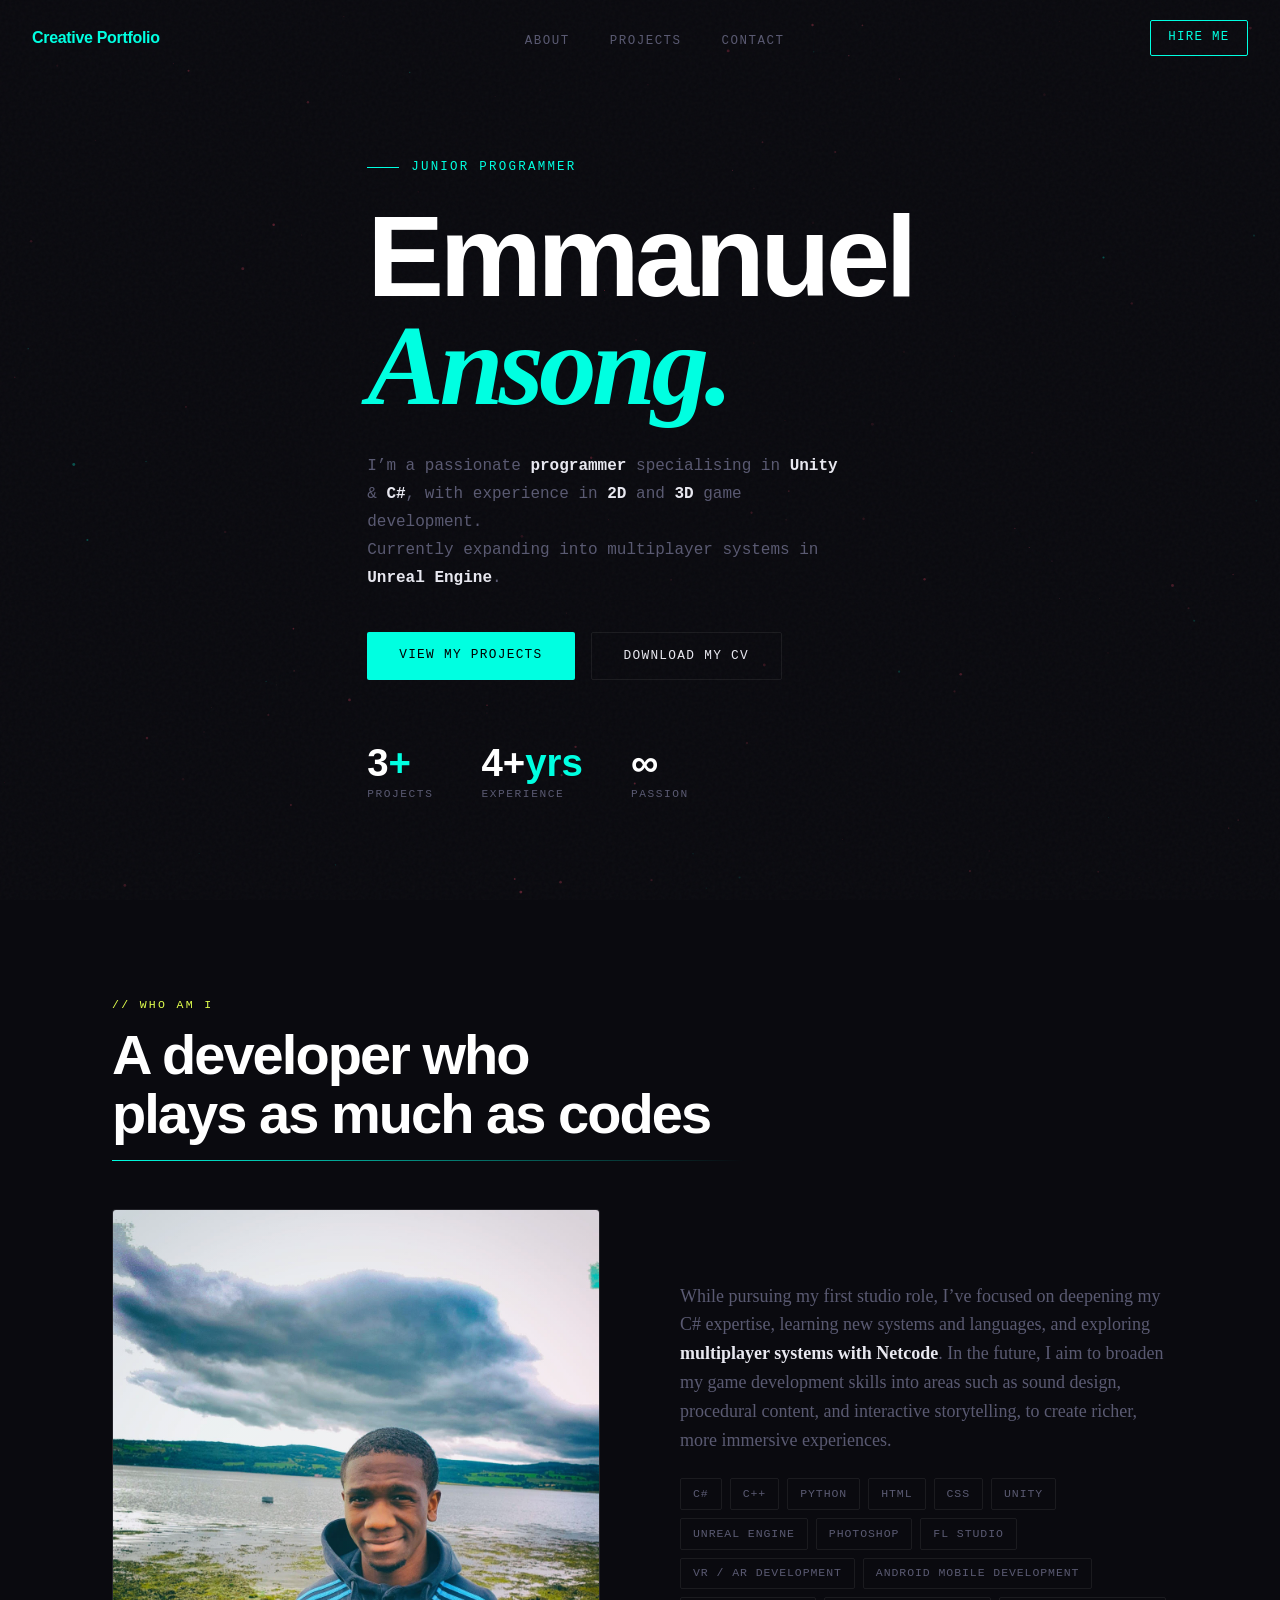
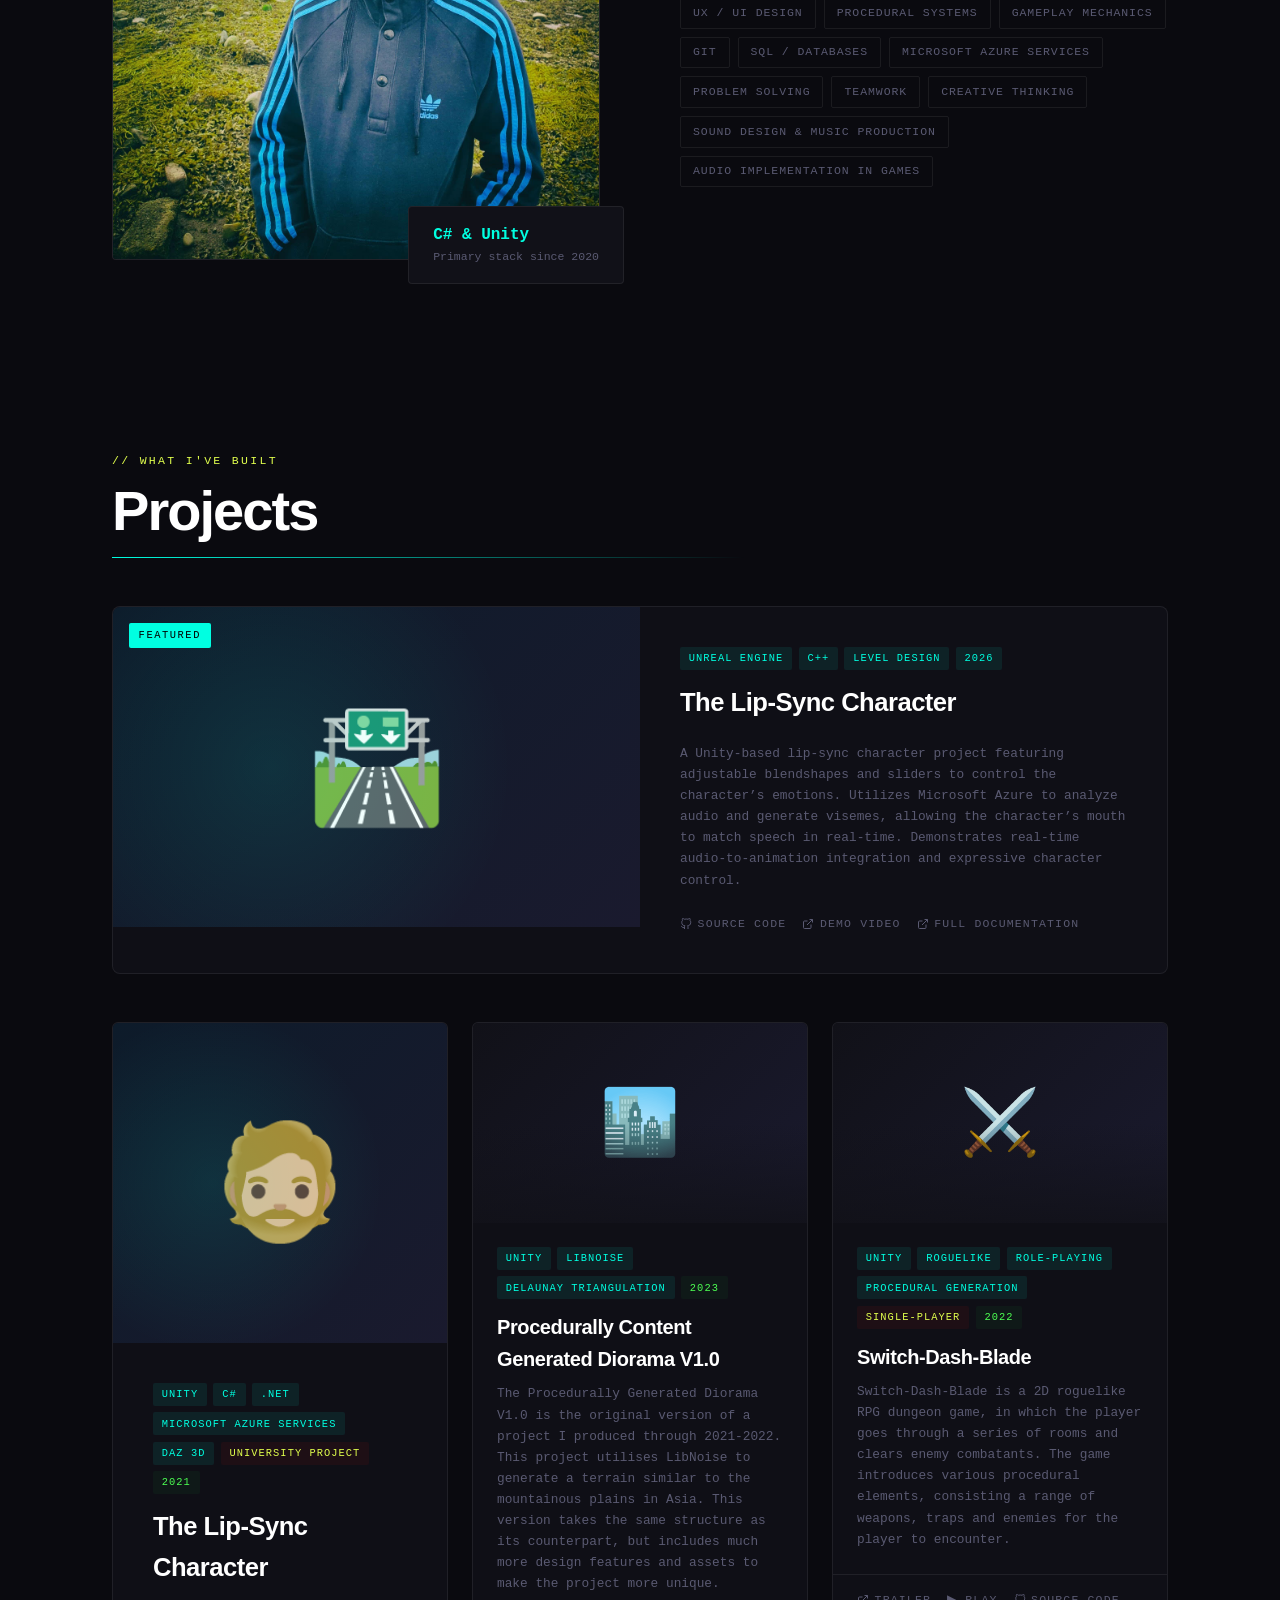
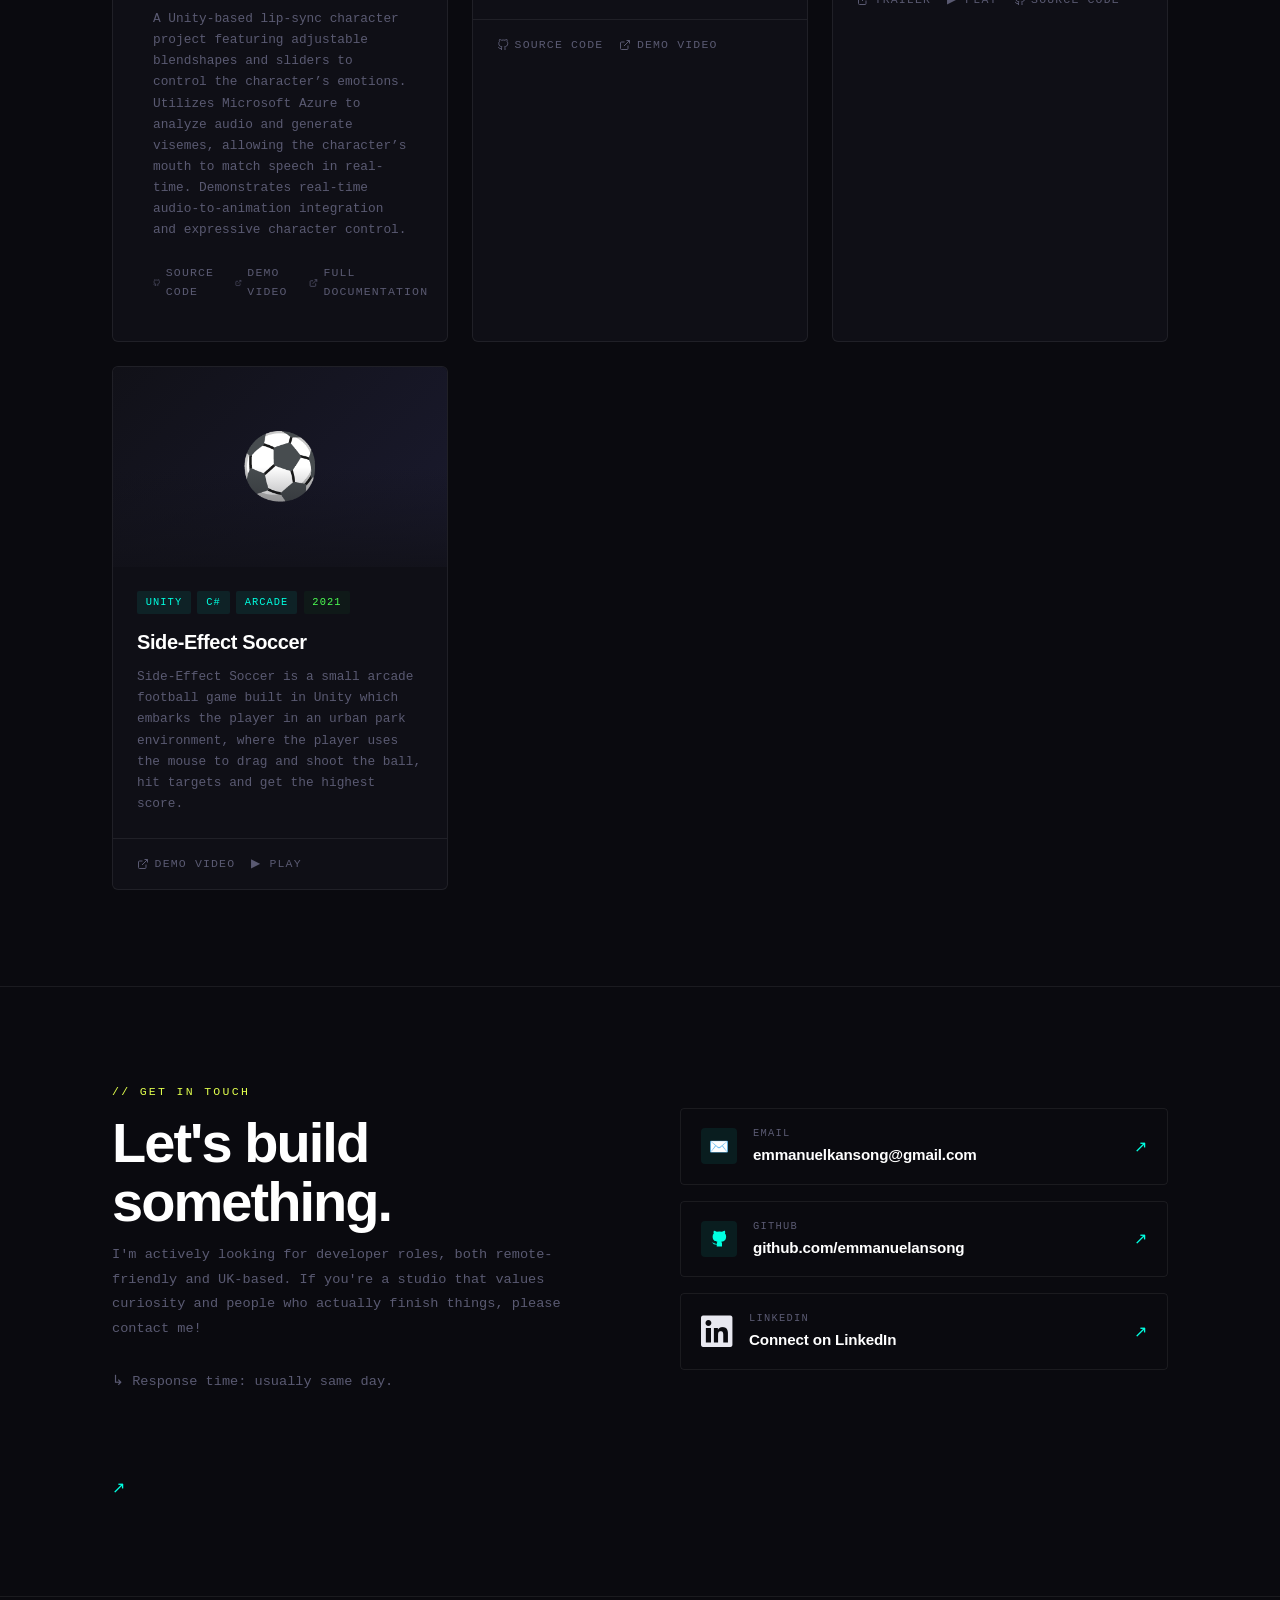
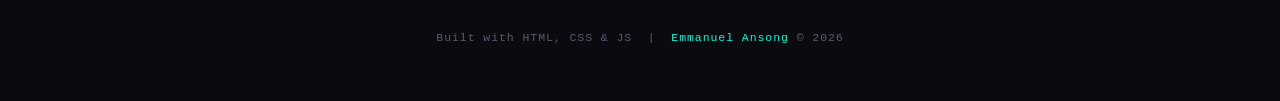
==== commit 4101a8ae: "updated index.html, lip-sync.html" ====
--- a/index.html
+++ b/index.html
@@ -122,7 +122,7 @@
 
       <!-- Featured -->
       <div class="featured-project reveal">
-        <a href="/projects/diorama/lip-sync-project.html" target="_blank">
+        <a href="lip-sync-project.html" target="_blank">
         <div class="featured-thumb">
           <div class="featured-label">Featured</div>
           <!-- Swap for: <img src="assets/game1-thumb.jpg" alt="Voidwalker"> -->
@@ -164,7 +164,7 @@
       
       <div class="projects-grid">
         <div class="project-card reveal">
-        <a href="/projects/diorama/lip-sync-project.html" target="_blank">
+        <a href="lip-sync-project.html" target="_blank">
         <div class="featured-thumb">
           <!--<div class="featured-label">Featured</div>-->
           <!-- Swap for: <img src="assets/game1-thumb.jpg" alt="Voidwalker"> -->
@@ -204,7 +204,7 @@
         </div>
       </div>
       <!-- PCG Diorama -->
-        <div class="project-card reveal"> <a href="/projects/diorama/pcg-diorama-v1.html" target="_blank">
+        <div class="project-card reveal"> <a href="pcg-diorama-v1.html" target="_blank">
           <div class="card-glow"></div>
           <div class="card-thumb">🏙️</div>
           </a>
@@ -233,7 +233,7 @@
           
         </div>
 <!-- SWITCH DASH BLADE -->
-        <div class="project-card reveal"> <a href="/projects/diorama/switch-dash-blade.html" target="_blank">
+        <div class="project-card reveal"> <a href="switch-dash-blade.html" target="_blank">
           <div class="card-glow"></div>
           <div class="card-thumb">⚔️</div>
 </a>
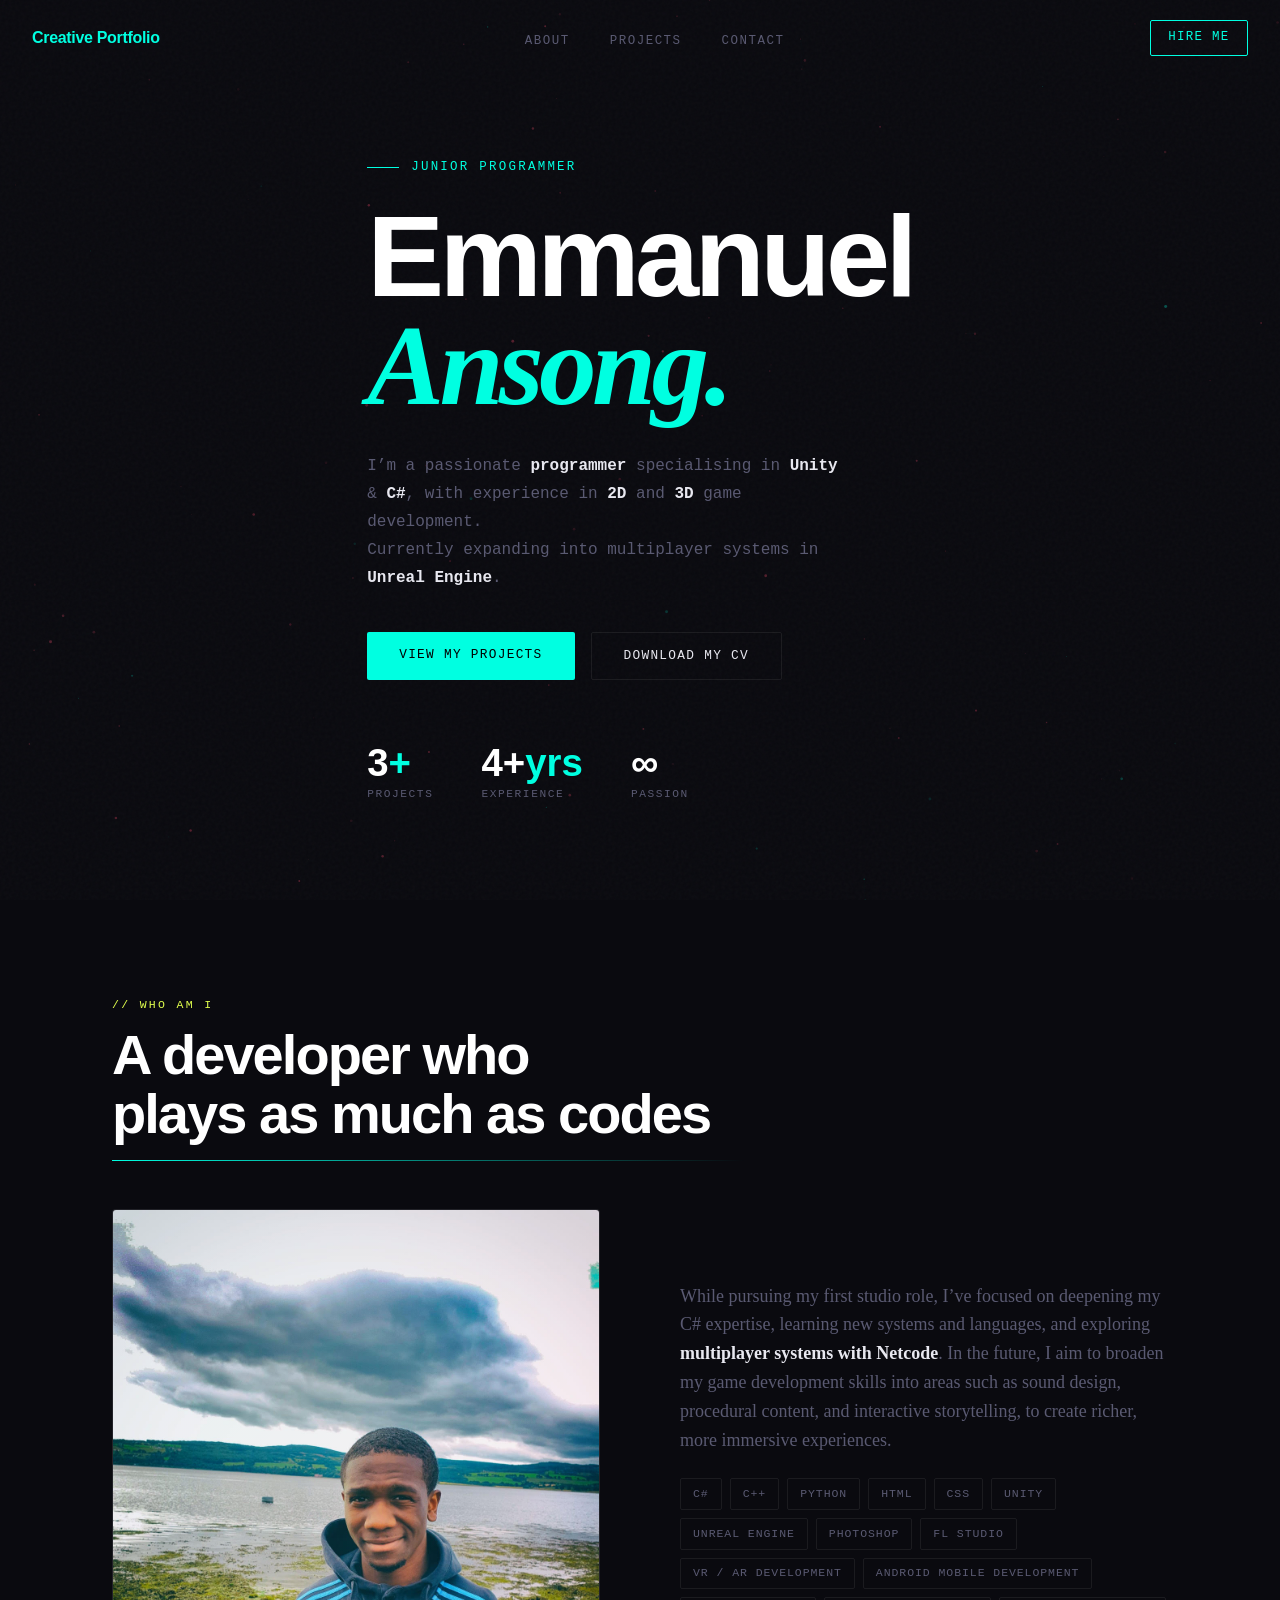
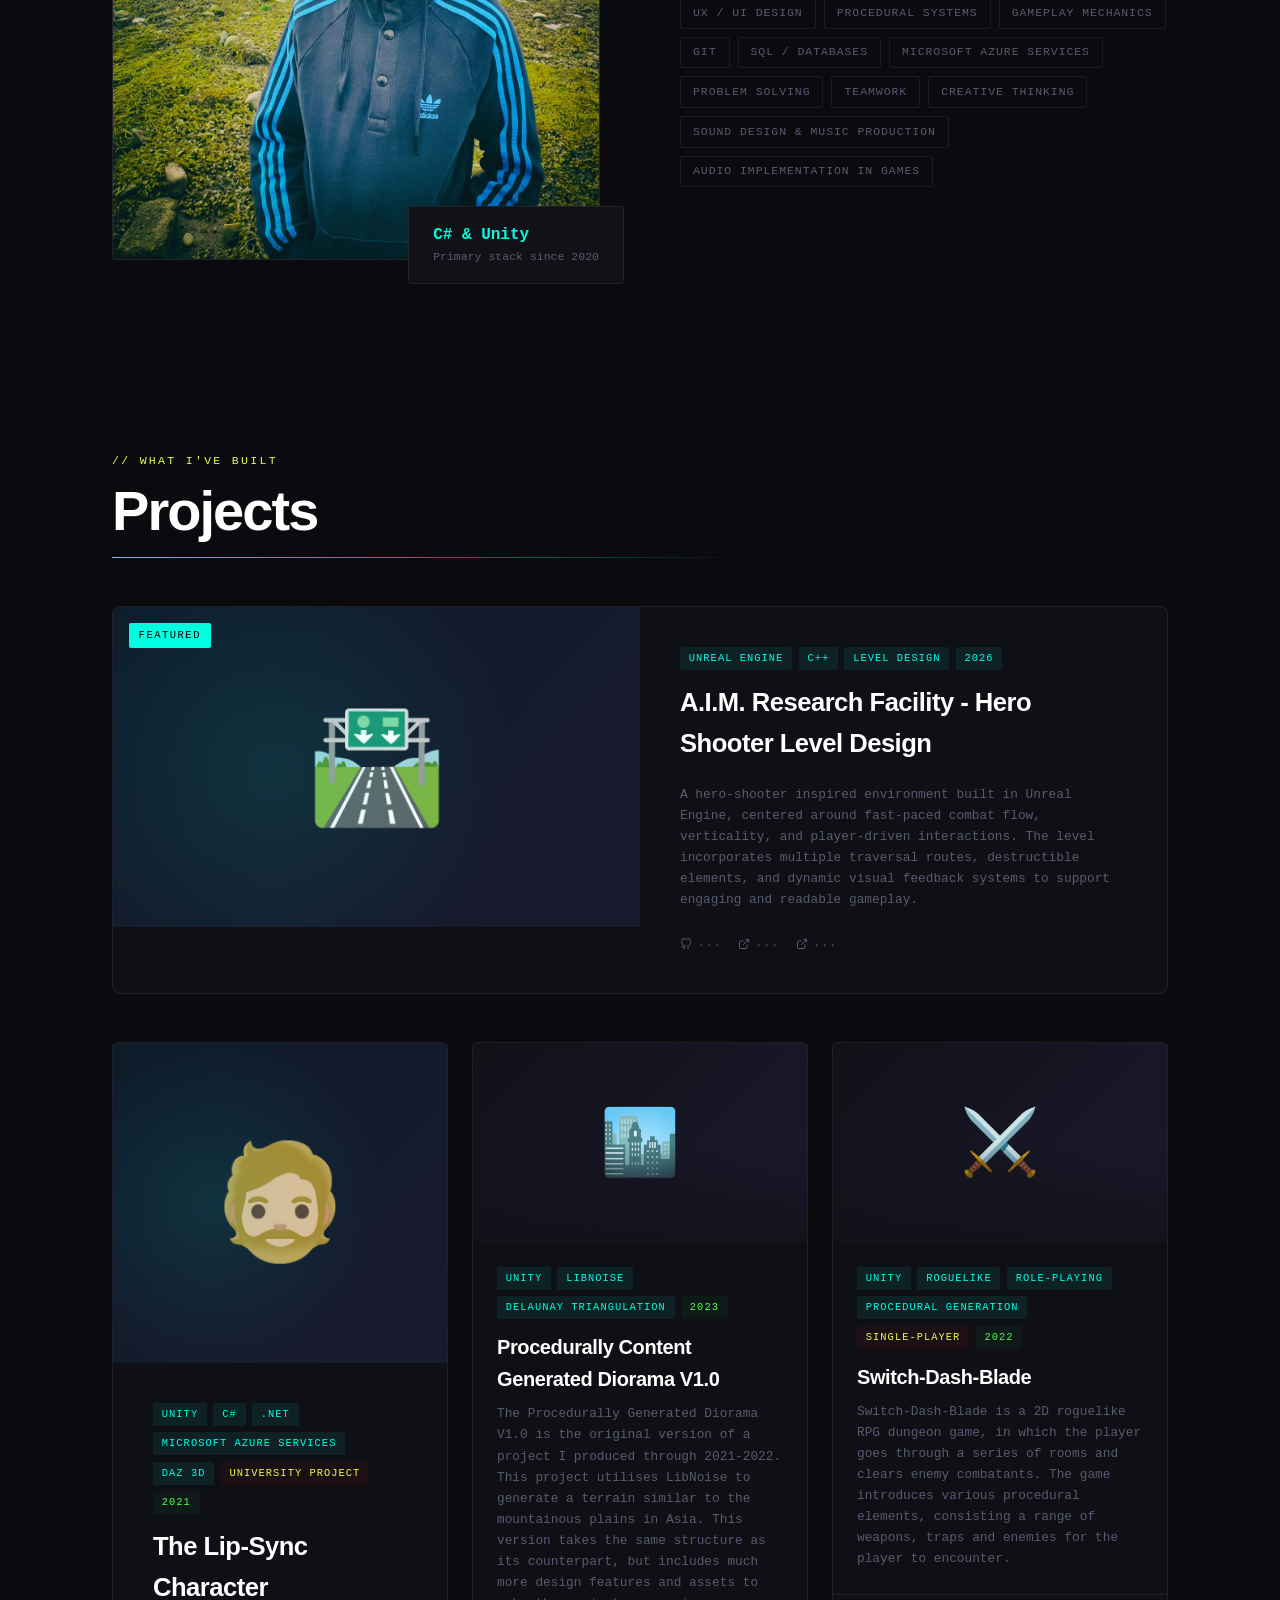
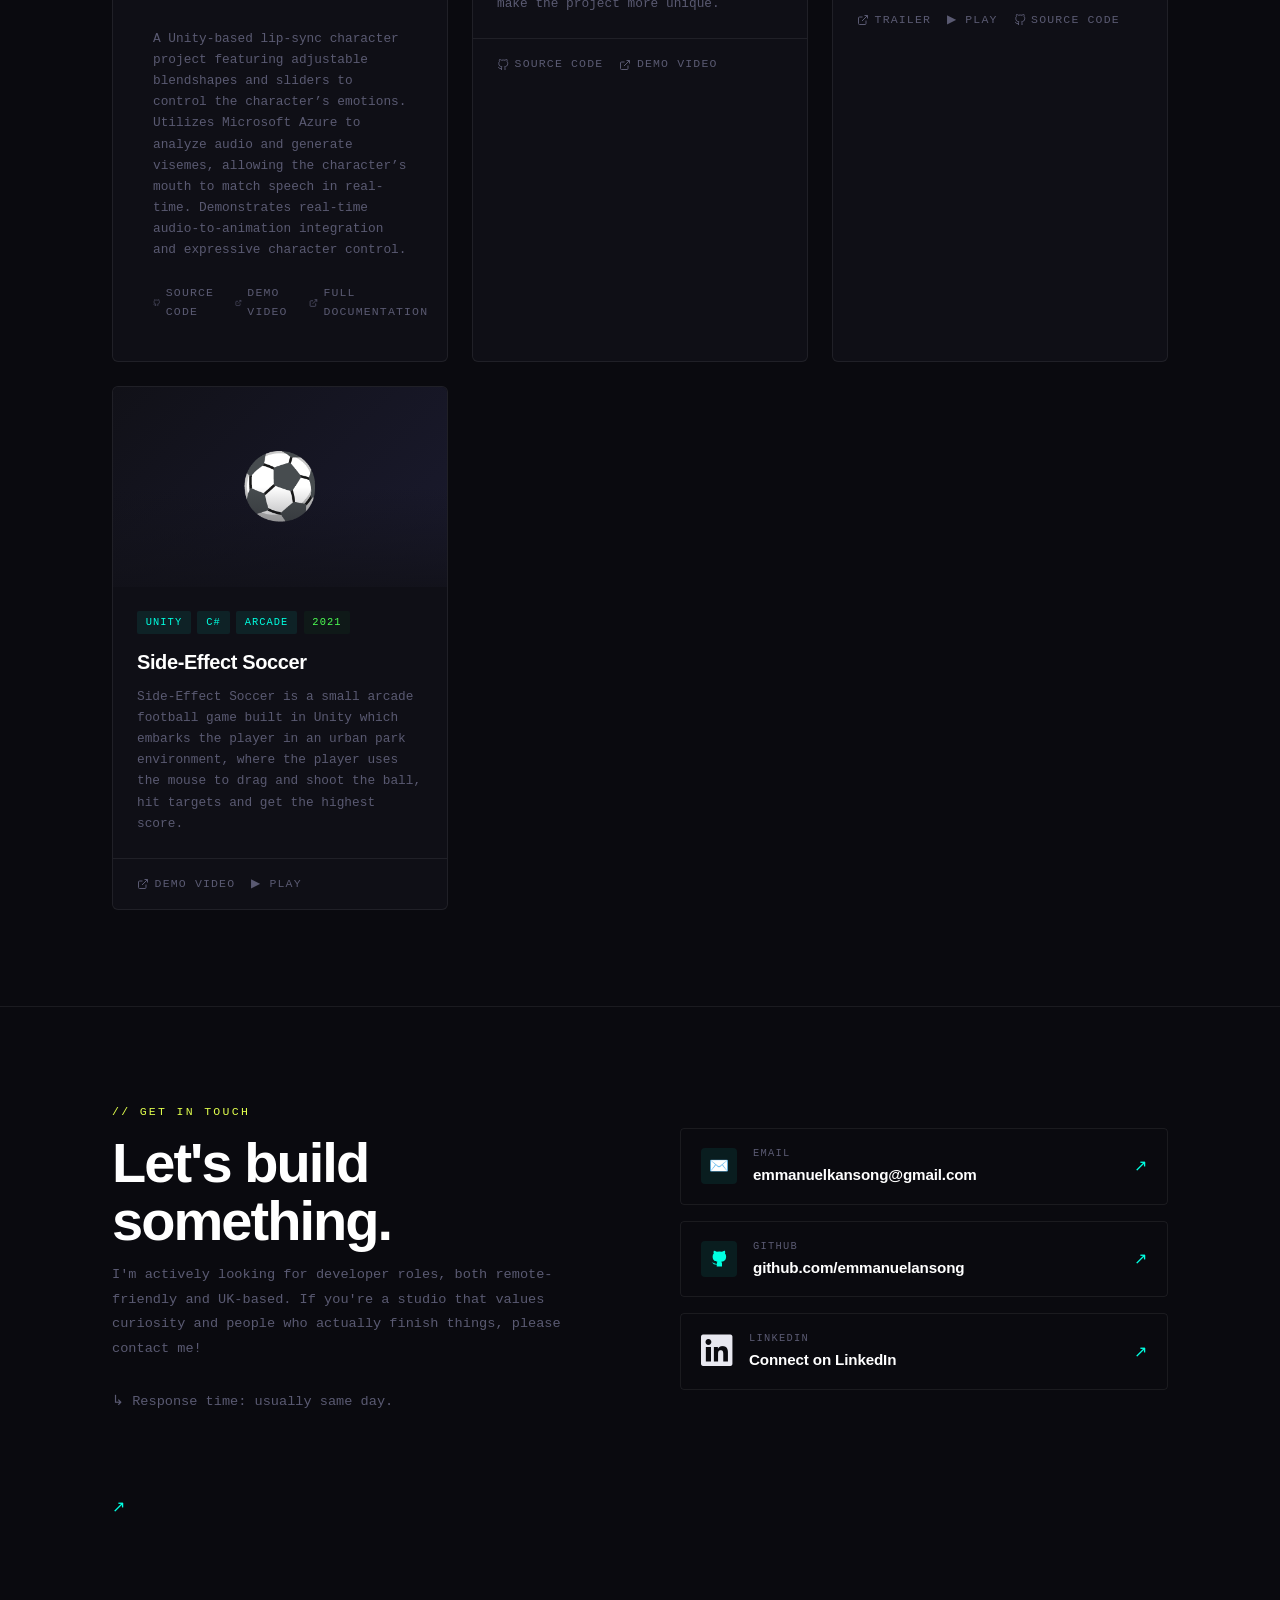
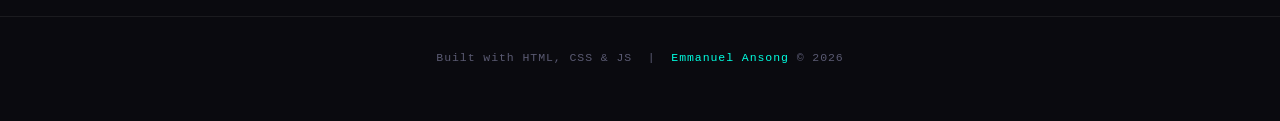
==== commit 246b4f11: "project pages updated, images added" ====
--- a/index.html
+++ b/index.html
@@ -138,22 +138,22 @@
           </div>
 
           <!-- lip sync character -->
-          <div class="card-title">The Lip-Sync Character</div>
+          <div class="card-title">A.I.M. Research Facility - Hero Shooter Level Design</div>
           <div class="card-desc">
-          A Unity-based lip-sync character project featuring adjustable blendshapes and sliders to control the character’s emotions. Utilizes Microsoft Azure to analyze audio and generate visemes, allowing the character’s mouth to match speech in real-time. Demonstrates real-time audio-to-animation integration and expressive character control.  
+          A hero-shooter inspired environment built in Unreal Engine, centered around fast-paced combat flow, verticality, and player-driven interactions. The level incorporates multiple traversal routes, destructible elements, and dynamic visual feedback systems to support engaging and readable gameplay.
           </div>
           <div class="card-footer">
             <a href="#" target="_blank" class="card-link">
               <svg viewBox="0 0 24 24" fill="none" stroke="currentColor" stroke-width="2"><path d="M9 19c-5 1.5-5-2.5-7-3m14 6v-3.87a3.37 3.37 0 0 0-.94-2.61c3.14-.35 6.44-1.54 6.44-7A5.44 5.44 0 0 0 20 4.77 5.07 5.07 0 0 0 19.91 1S18.73.65 16 2.48a13.38 13.38 0 0 0-7 0C6.27.65 5.09 1 5.09 1A5.07 5.07 0 0 0 5 4.77a5.44 5.44 0 0 0-1.5 3.78c0 5.42 3.3 6.61 6.44 7A3.37 3.37 0 0 0 9 18.13V22"/></svg>
-              Source Code
+              ...
             </a>
             <a href="#" class="card-link">
               <svg viewBox="0 0 24 24" fill="none" stroke="currentColor" stroke-width="2"><path d="M18 13v6a2 2 0 0 1-2 2H5a2 2 0 0 1-2-2V8a2 2 0 0 1 2-2h6"/><polyline points="15 3 21 3 21 9"/><line x1="10" y1="14" x2="21" y2="3"/></svg>
-              DEMO VIDEO
+              ...
             </a>
             <a href="#" class="card-link">
               <svg viewBox="0 0 24 24" fill="none" stroke="currentColor" stroke-width="2"><path d="M18 13v6a2 2 0 0 1-2 2H5a2 2 0 0 1-2-2V8a2 2 0 0 1 2-2h6"/><polyline points="15 3 21 3 21 9"/><line x1="10" y1="14" x2="21" y2="3"/></svg>
-              FULL DOCUMENTATION
+              ...
             </a>
           </div>
         </div>
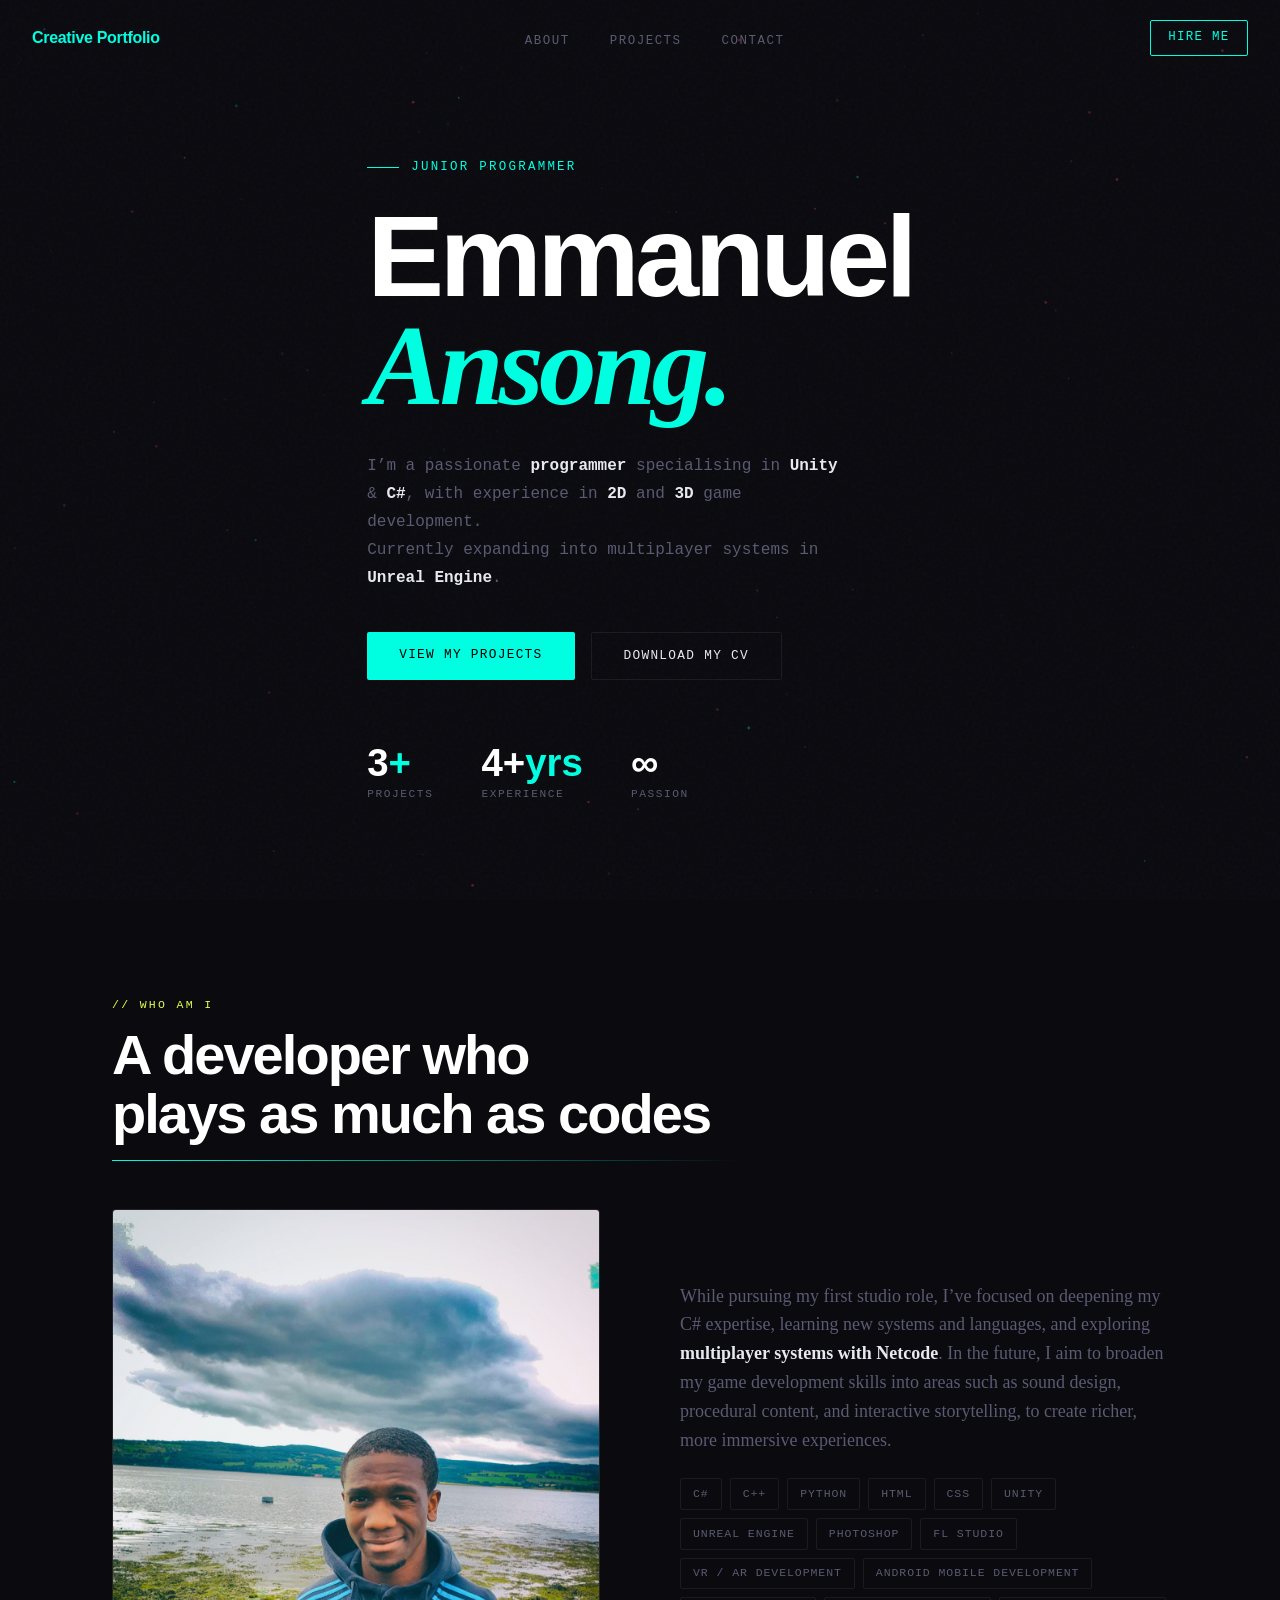
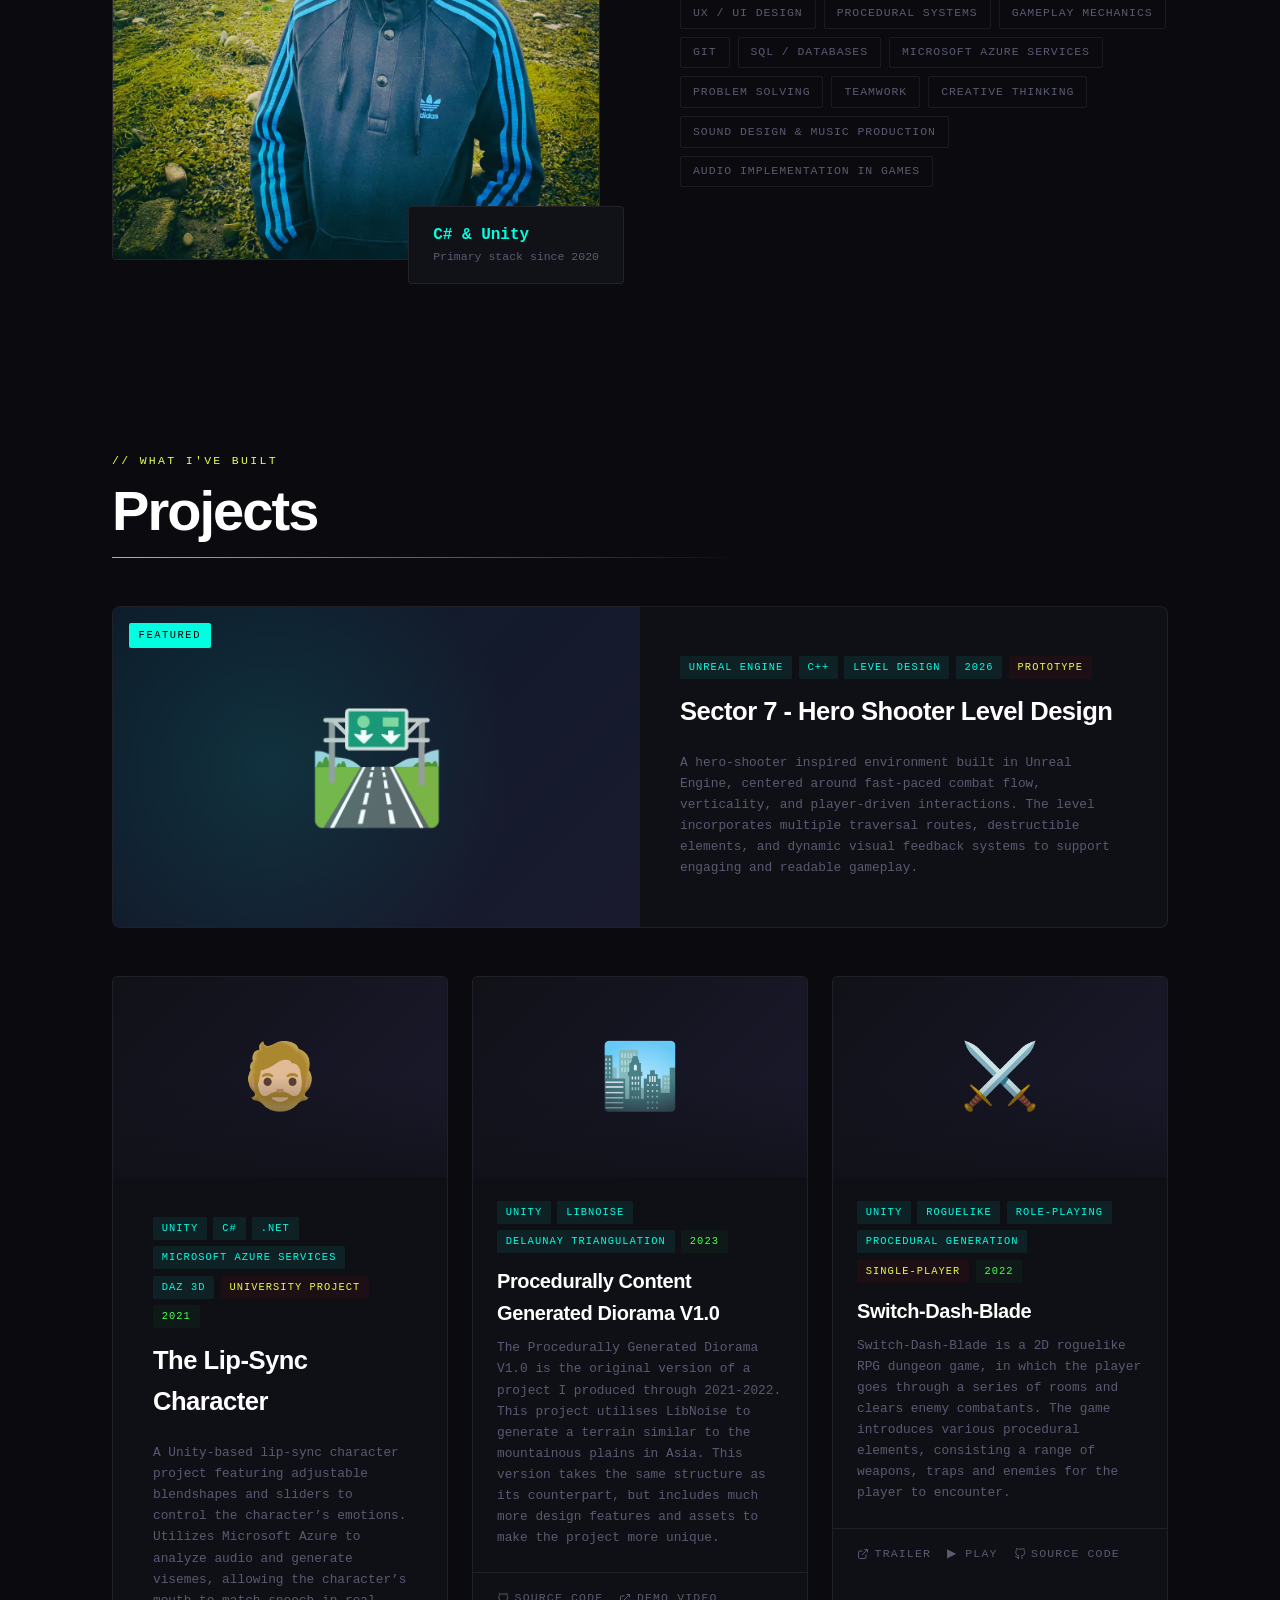
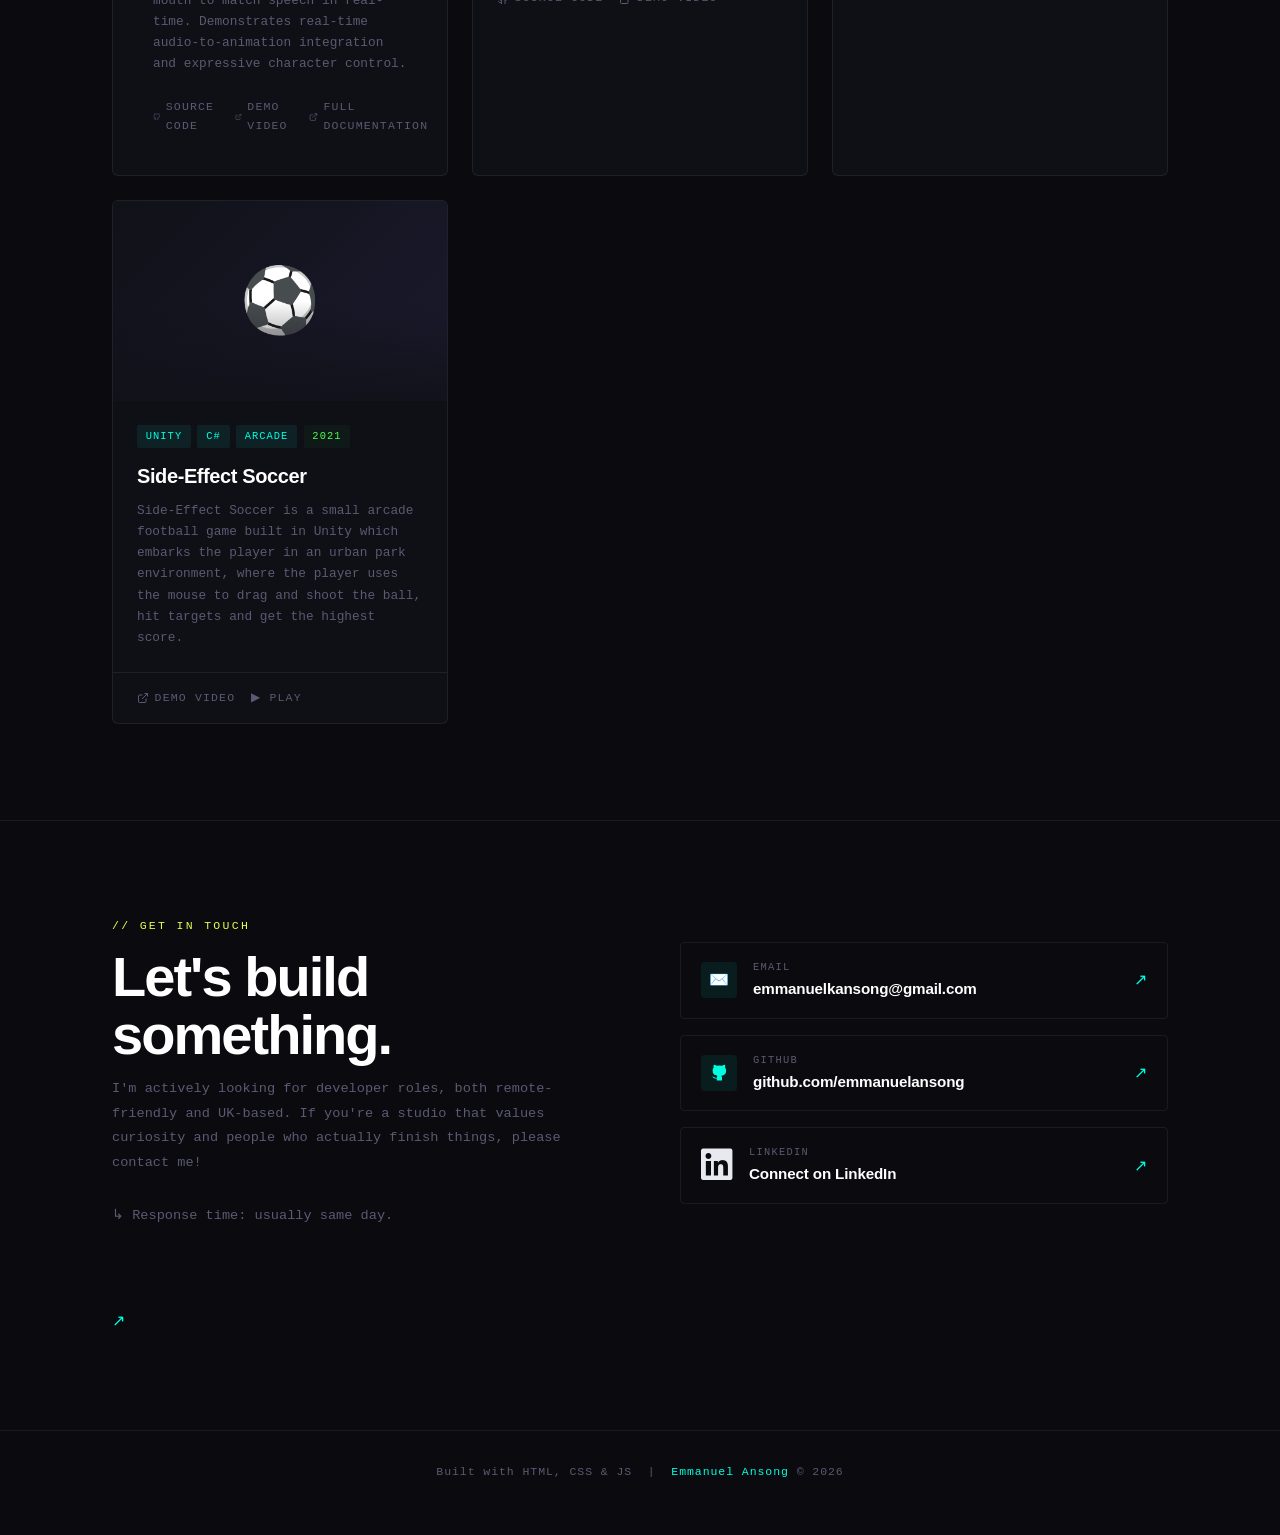
==== commit 27cba772: "index.html updated" ====
--- a/index.html
+++ b/index.html
@@ -122,7 +122,7 @@
 
       <!-- Featured -->
       <div class="featured-project reveal">
-        <a href="lip-sync-project.html" target="_blank">
+        <a href="aim-research-facility.html" target="_blank">
         <div class="featured-thumb">
           <div class="featured-label">Featured</div>
           <!-- Swap for: <img src="assets/game1-thumb.jpg" alt="Voidwalker"> -->
@@ -135,14 +135,15 @@
             <span class="card-tag">C++</span>
             <span class="card-tag">Level Design</span>
             <span class="card-tag year-tag-2">2026</span>
-          </div>
-
-          <!-- lip sync character -->
-          <div class="card-title">A.I.M. Research Facility - Hero Shooter Level Design</div>
+            <span class="card-tag accent-tag">Prototype</span>
+          </div>
+
+          <!-- sector 7 featured project -->
+          <div class="card-title">Sector 7 - Hero Shooter Level Design</div>
           <div class="card-desc">
           A hero-shooter inspired environment built in Unreal Engine, centered around fast-paced combat flow, verticality, and player-driven interactions. The level incorporates multiple traversal routes, destructible elements, and dynamic visual feedback systems to support engaging and readable gameplay.
           </div>
-          <div class="card-footer">
+         <!-- <div class="card-footer">
             <a href="#" target="_blank" class="card-link">
               <svg viewBox="0 0 24 24" fill="none" stroke="currentColor" stroke-width="2"><path d="M9 19c-5 1.5-5-2.5-7-3m14 6v-3.87a3.37 3.37 0 0 0-.94-2.61c3.14-.35 6.44-1.54 6.44-7A5.44 5.44 0 0 0 20 4.77 5.07 5.07 0 0 0 19.91 1S18.73.65 16 2.48a13.38 13.38 0 0 0-7 0C6.27.65 5.09 1 5.09 1A5.07 5.07 0 0 0 5 4.77a5.44 5.44 0 0 0-1.5 3.78c0 5.42 3.3 6.61 6.44 7A3.37 3.37 0 0 0 9 18.13V22"/></svg>
               ...
@@ -155,7 +156,7 @@
               <svg viewBox="0 0 24 24" fill="none" stroke="currentColor" stroke-width="2"><path d="M18 13v6a2 2 0 0 1-2 2H5a2 2 0 0 1-2-2V8a2 2 0 0 1 2-2h6"/><polyline points="15 3 21 3 21 9"/><line x1="10" y1="14" x2="21" y2="3"/></svg>
               ...
             </a>
-          </div>
+          </div>-->
         </div>
       </div>
 
@@ -165,7 +166,8 @@
       <div class="projects-grid">
         <div class="project-card reveal">
         <a href="lip-sync-project.html" target="_blank">
-        <div class="featured-thumb">
+        <div class="card-glow"></div>
+        <div class="card-thumb">
           <!--<div class="featured-label">Featured</div>-->
           <!-- Swap for: <img src="assets/game1-thumb.jpg" alt="Voidwalker"> -->
           🧔🏼
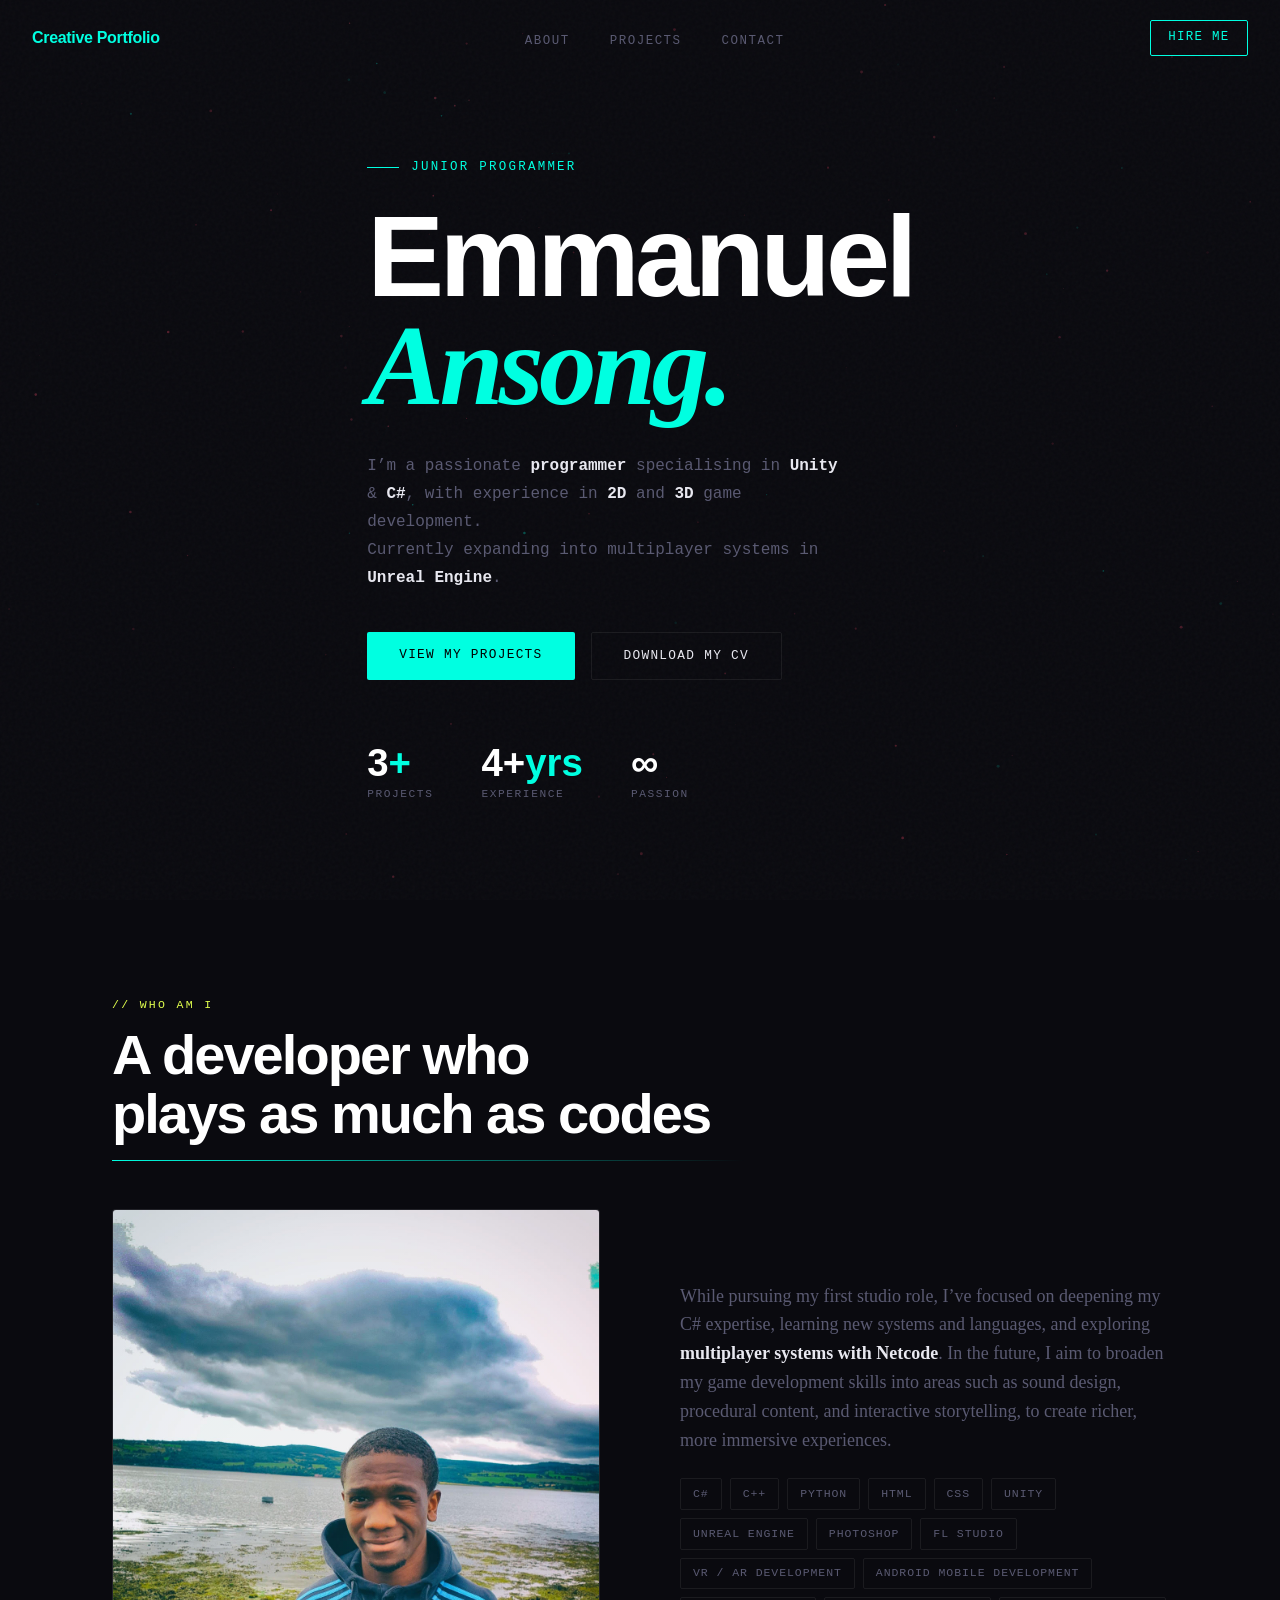
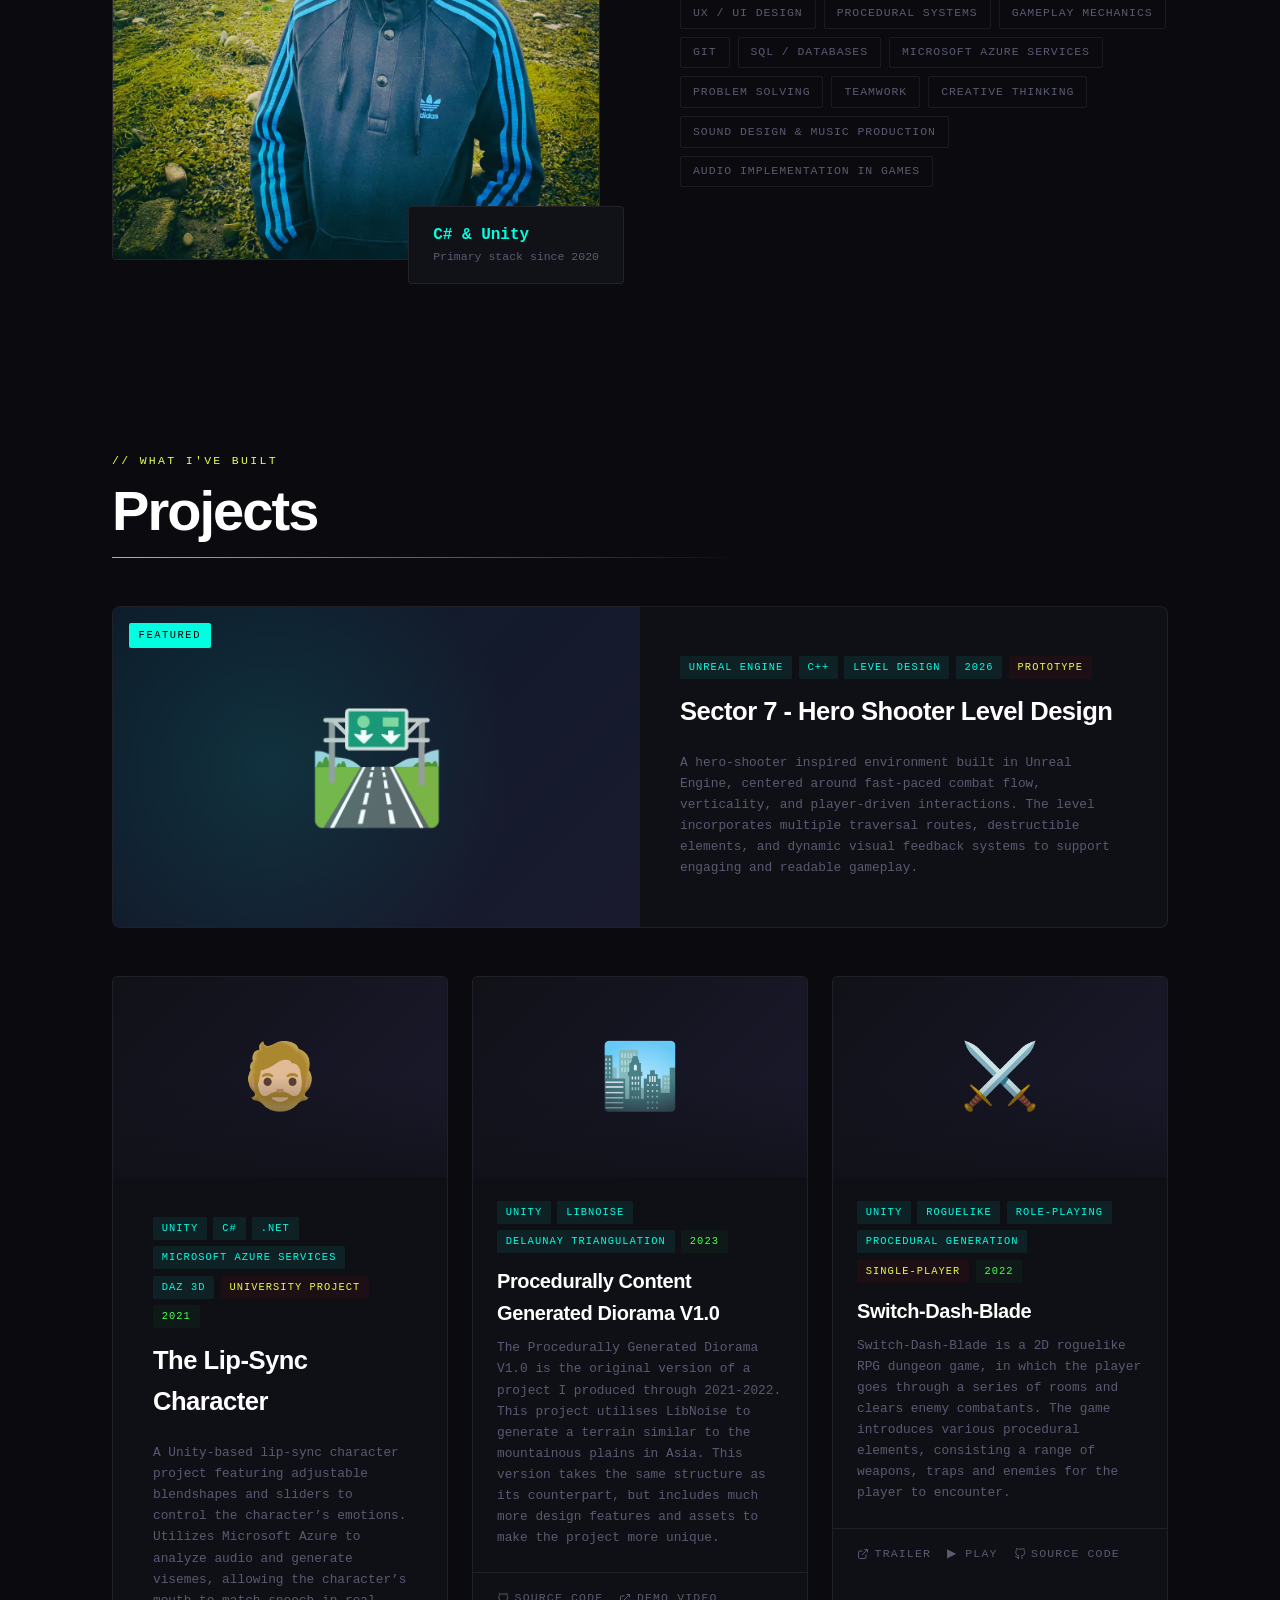
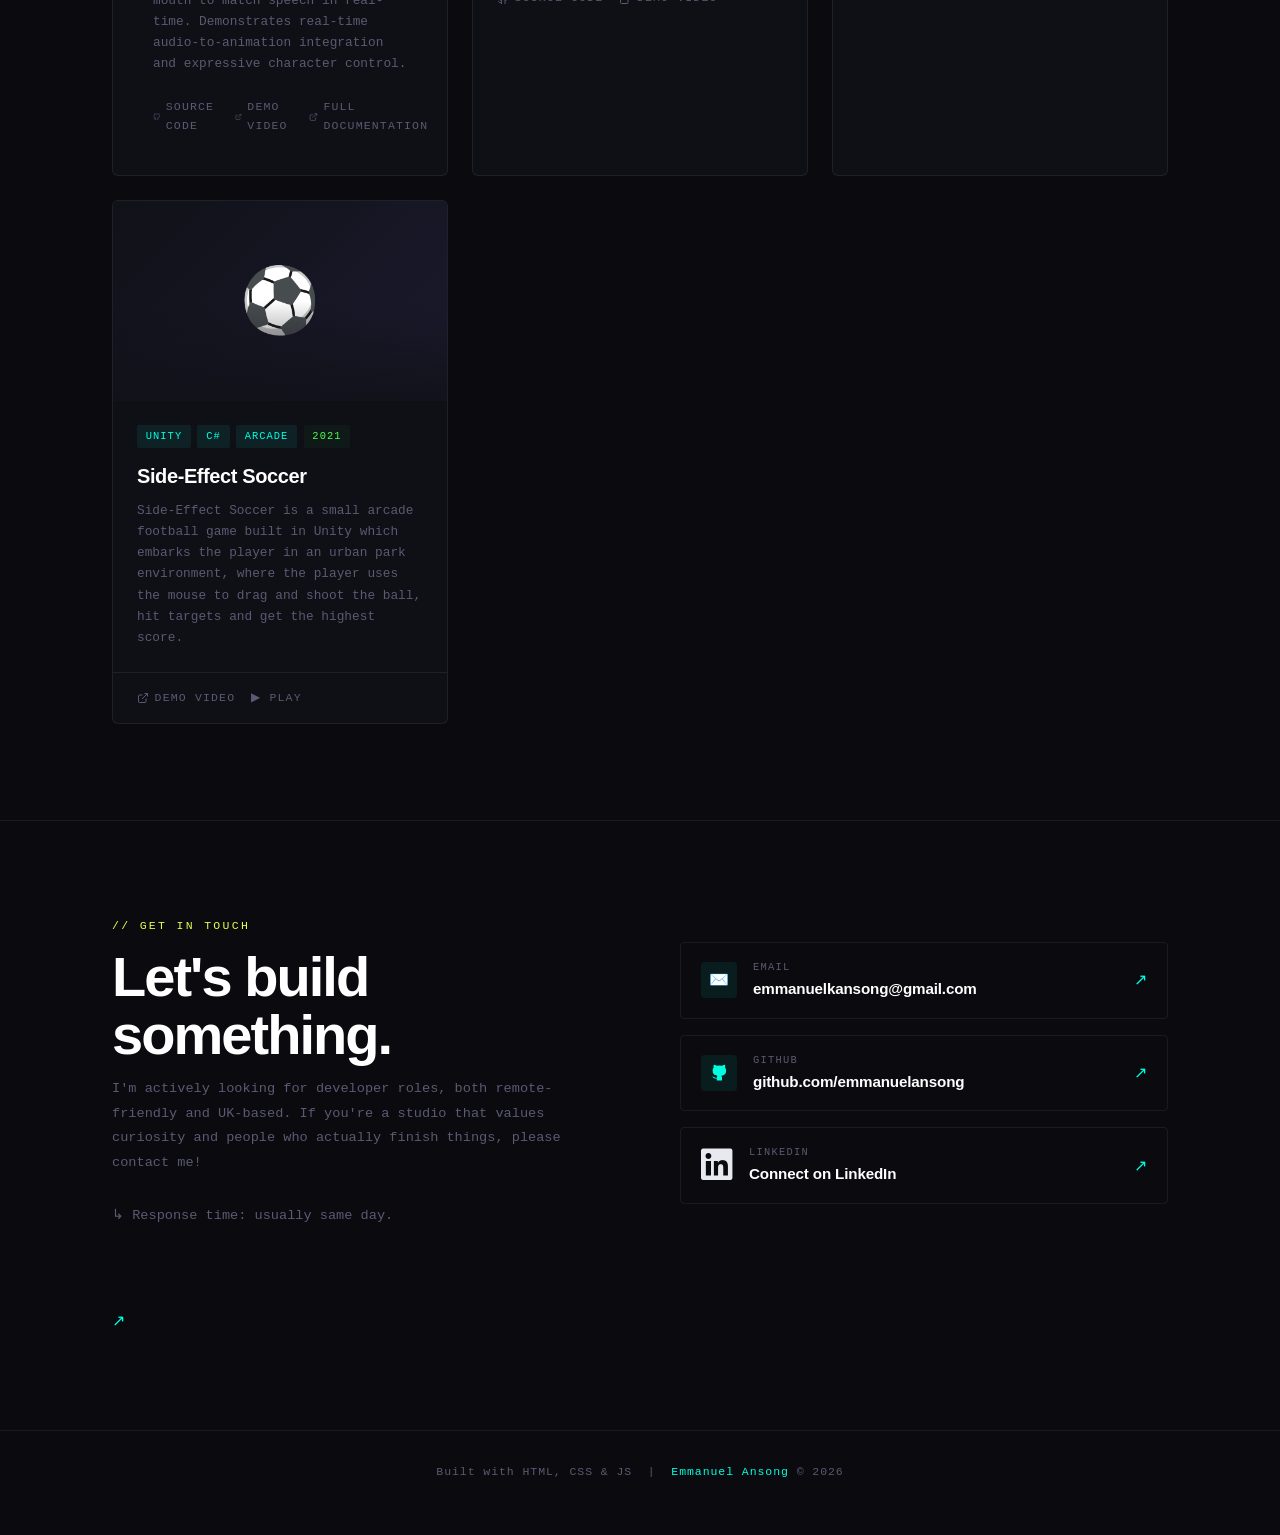
==== commit 1ac13e90: "cv added" ====
--- a/index.html
+++ b/index.html
@@ -39,7 +39,7 @@
       </p>
       <div class="hero-actions">
         <a href="#projects" class="btn-primary">View My Projects</a>
-        <a href="assets/Emmanuel_A_CV_GD.pdf" class="btn-ghost" target="_blank">Download My CV</a>
+        <a href="Emmanuel_A_CV_GD.pdf" class="btn-ghost" target="_blank">Download My CV</a>
       </div>
       <div class="hero-stats">
         <div class="stat-item">
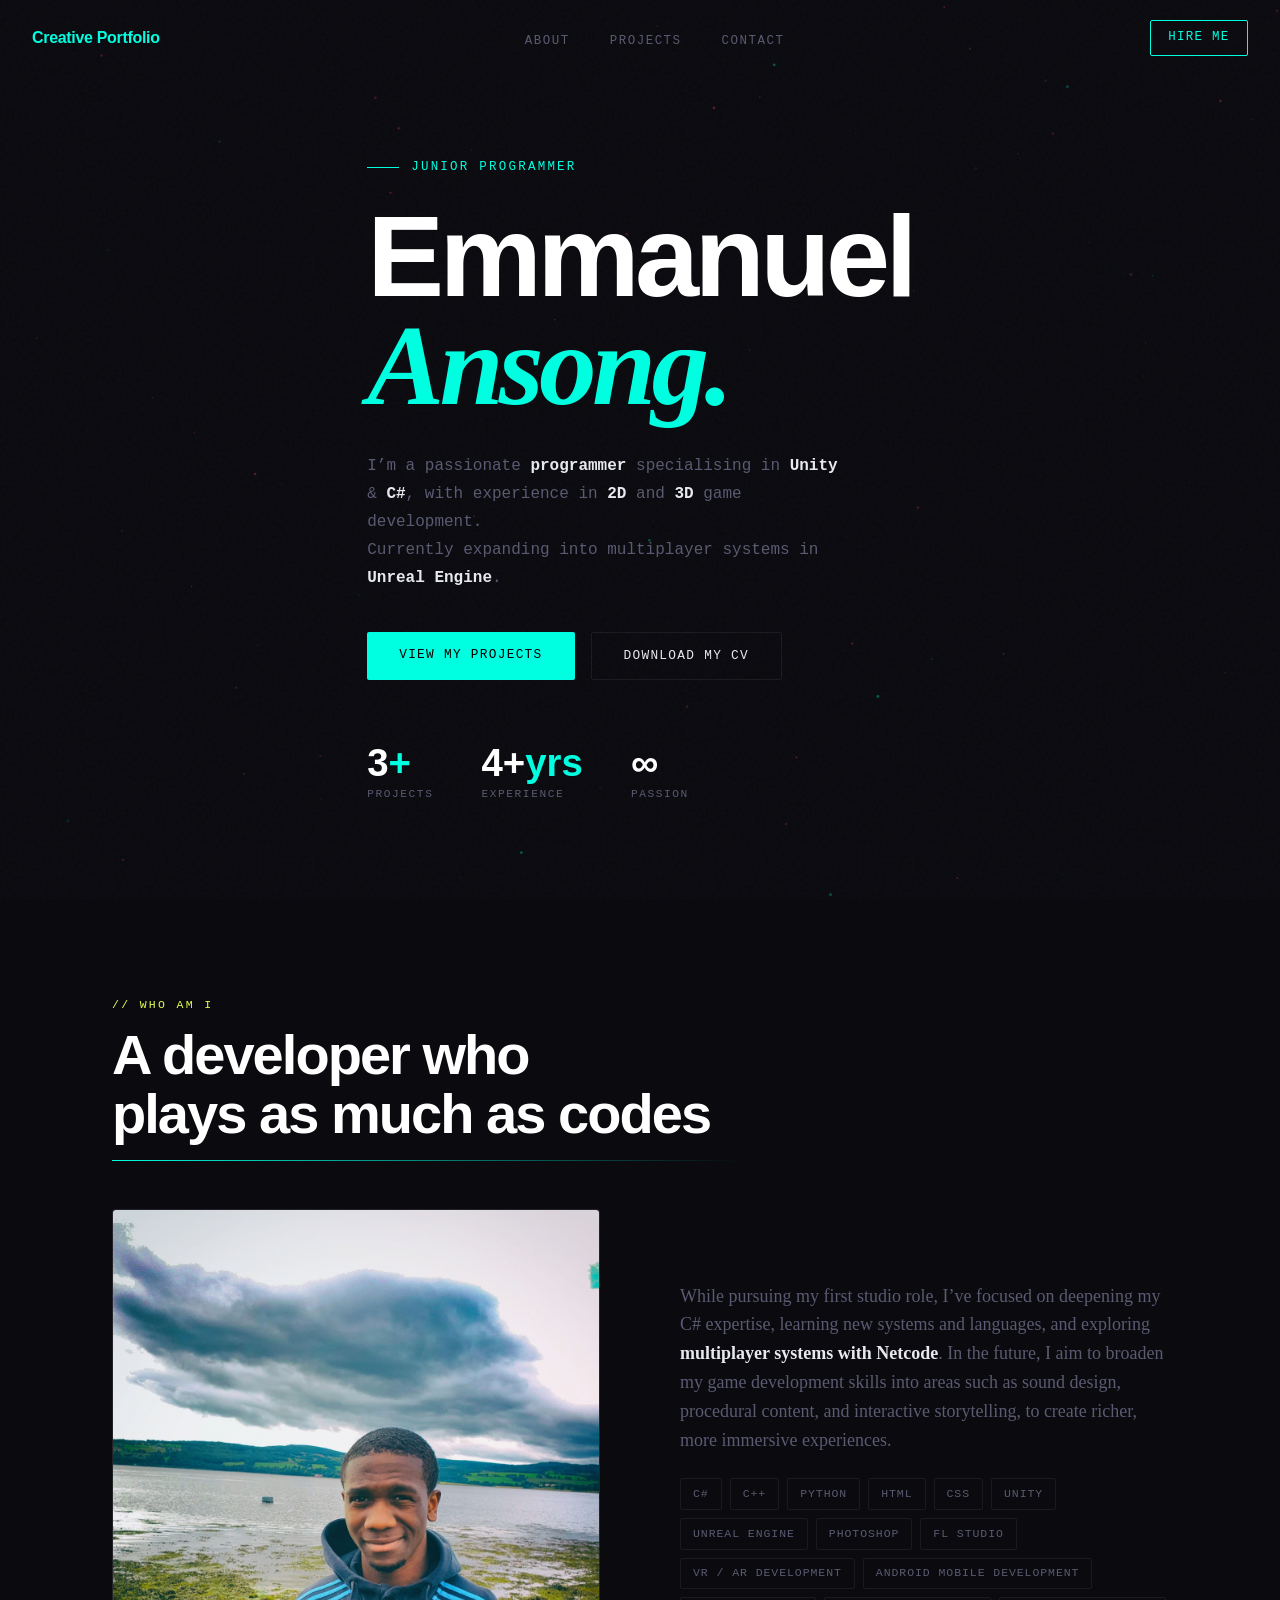
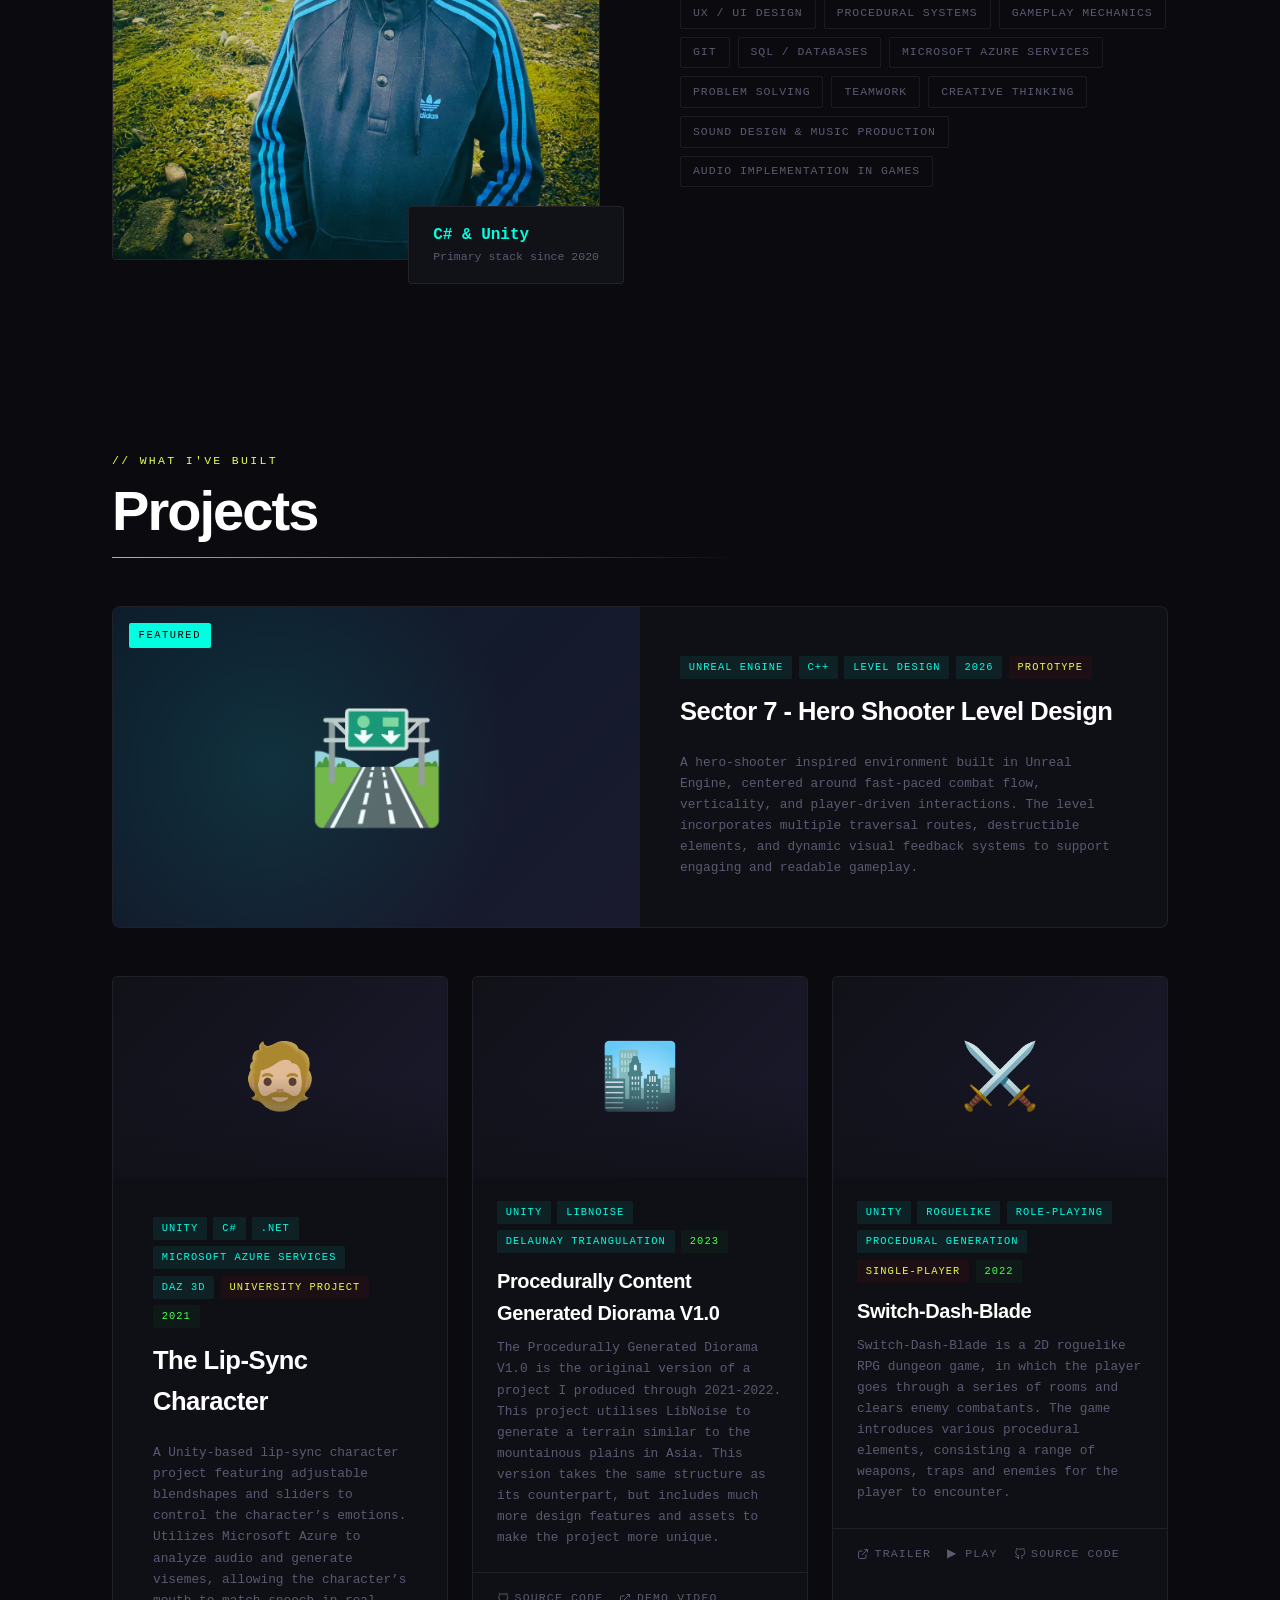
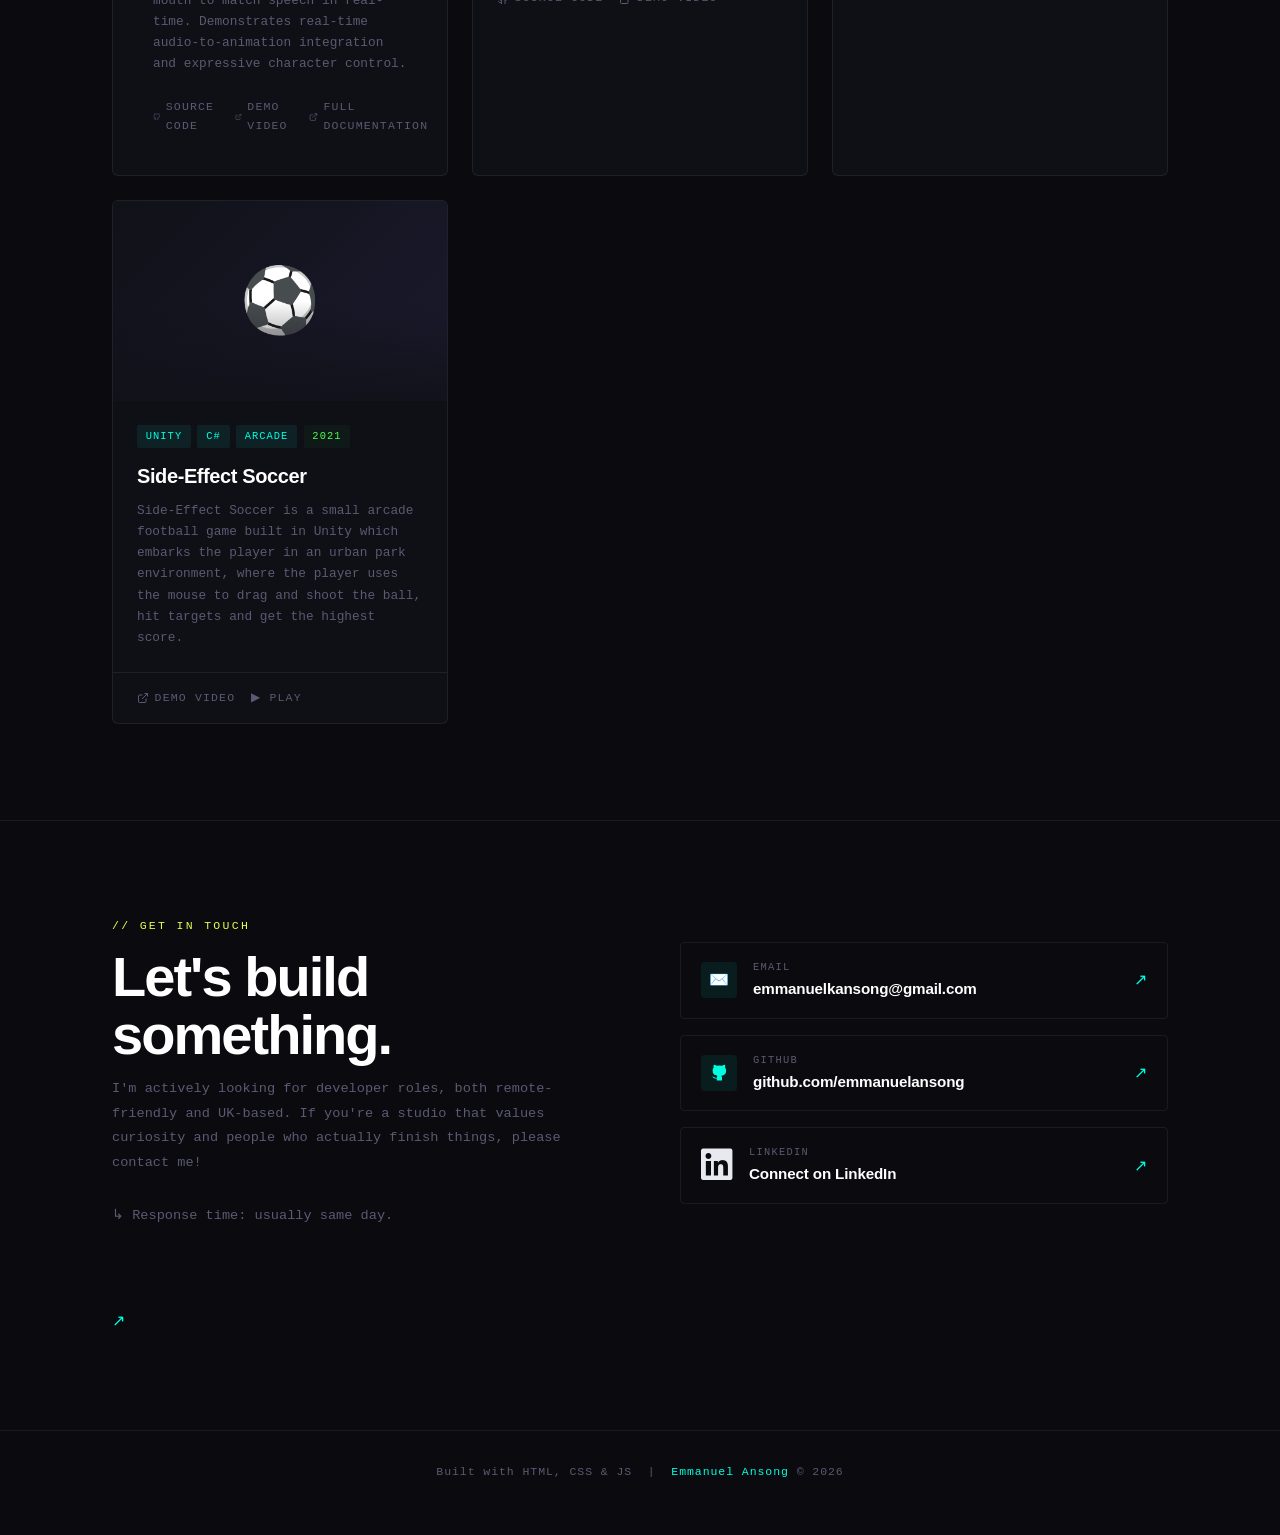
==== commit ee63b420: "update CV link" ====
--- a/index.html
+++ b/index.html
@@ -39,7 +39,7 @@
       </p>
       <div class="hero-actions">
         <a href="#projects" class="btn-primary">View My Projects</a>
-        <a href="Emmanuel_A_CV_GD.pdf" class="btn-ghost" target="_blank">Download My CV</a>
+        <a href="Emmanuel_Ansong_CV_GD.pdf" class="btn-ghost" target="_blank">Download My CV</a>
       </div>
       <div class="hero-stats">
         <div class="stat-item">
@@ -382,4 +382,4 @@
 
   <script src="script.js"></script>
 </body>
-</html>+</html>
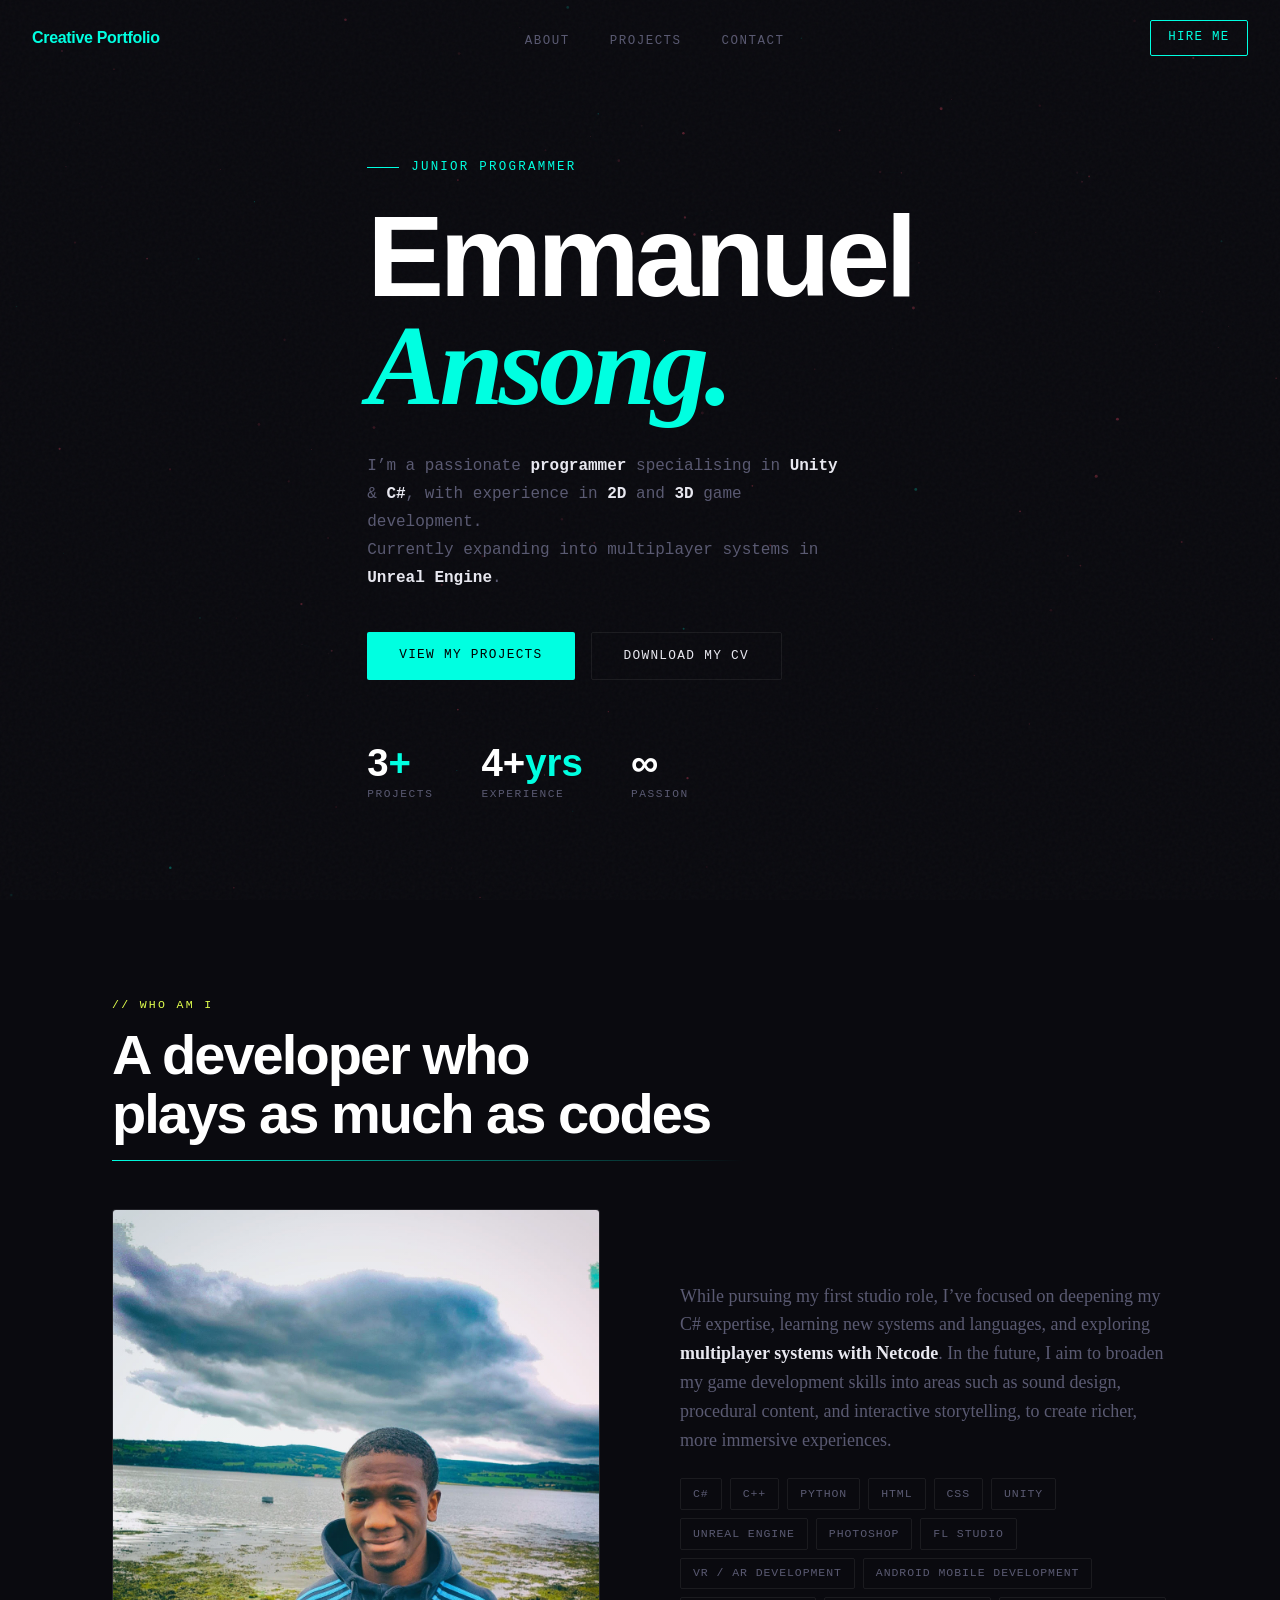
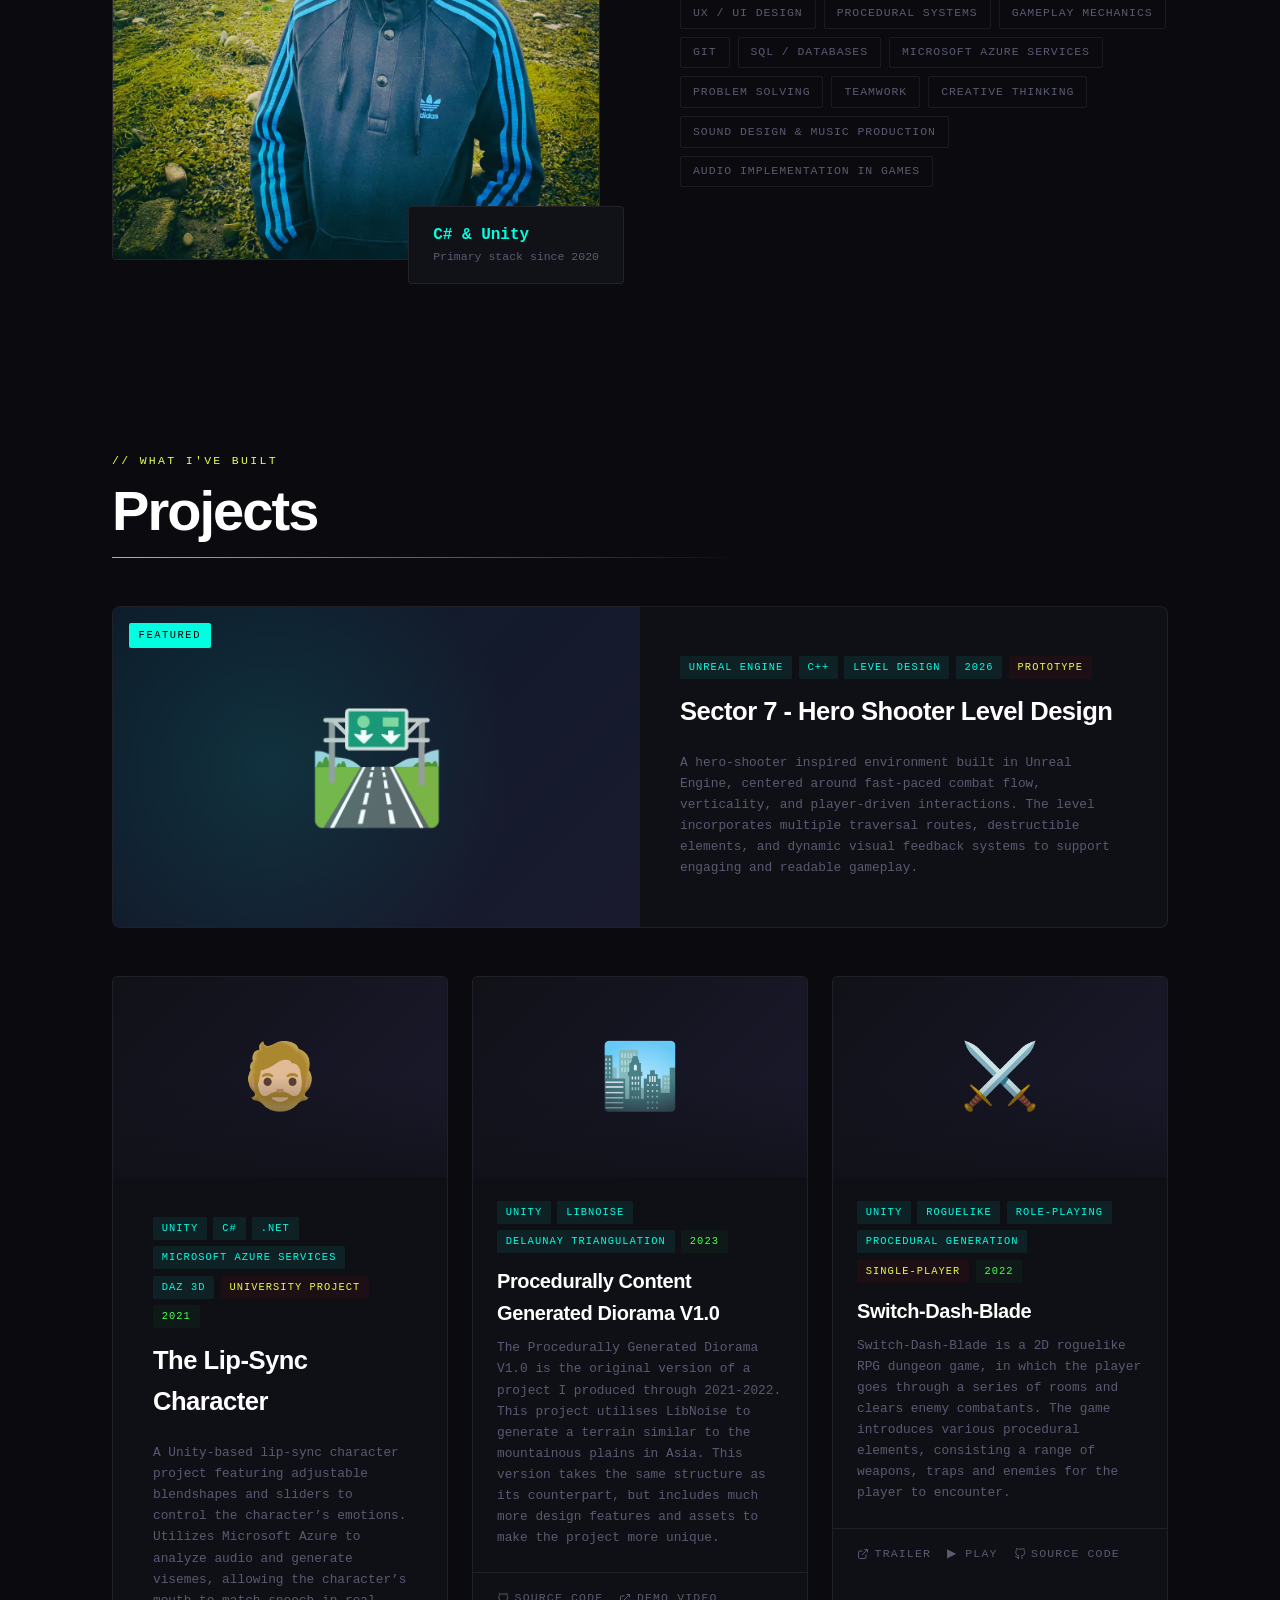
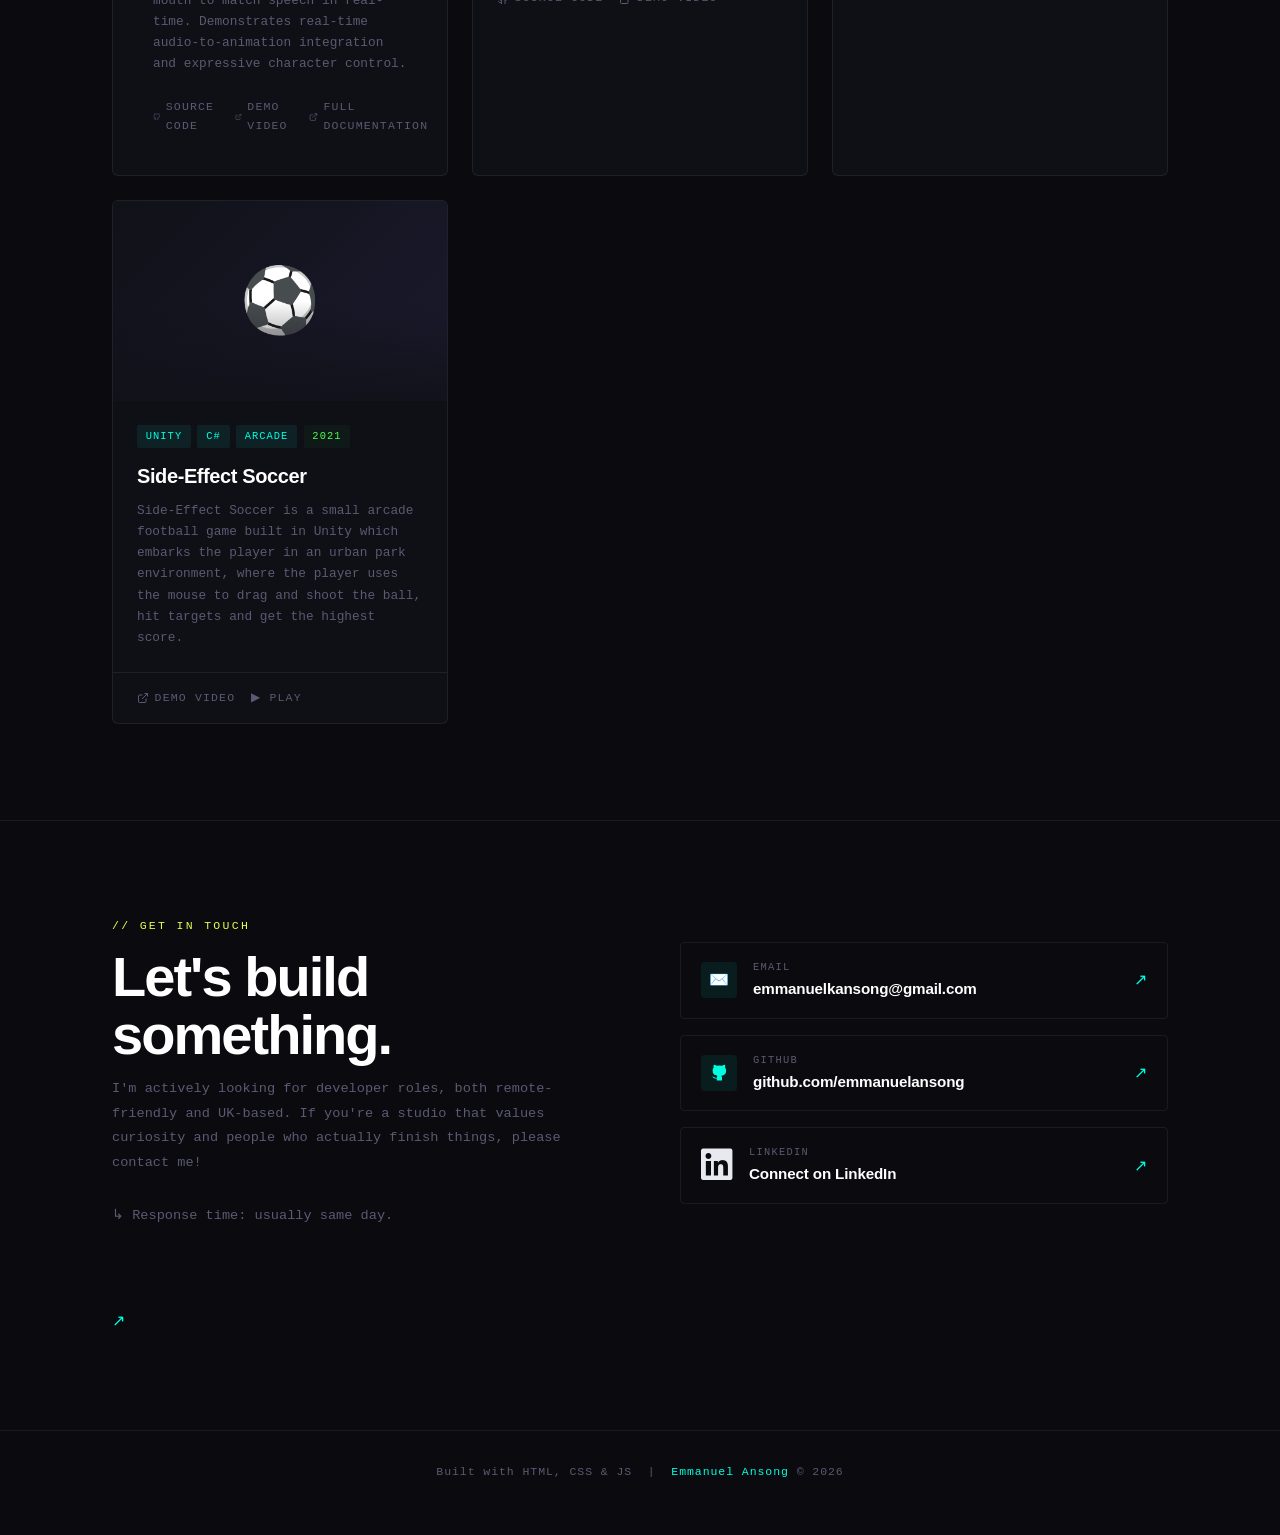
==== commit 877a8cce: "updated cv link 2" ====
--- a/index.html
+++ b/index.html
@@ -39,7 +39,7 @@
       </p>
       <div class="hero-actions">
         <a href="#projects" class="btn-primary">View My Projects</a>
-        <a href="Emmanuel_Ansong_CV_GD.pdf" class="btn-ghost" target="_blank">Download My CV</a>
+        <a href="Emmanuel_Ansong_GD_CV.pdf" class="btn-ghost" target="_blank">Download My CV</a>
       </div>
       <div class="hero-stats">
         <div class="stat-item">
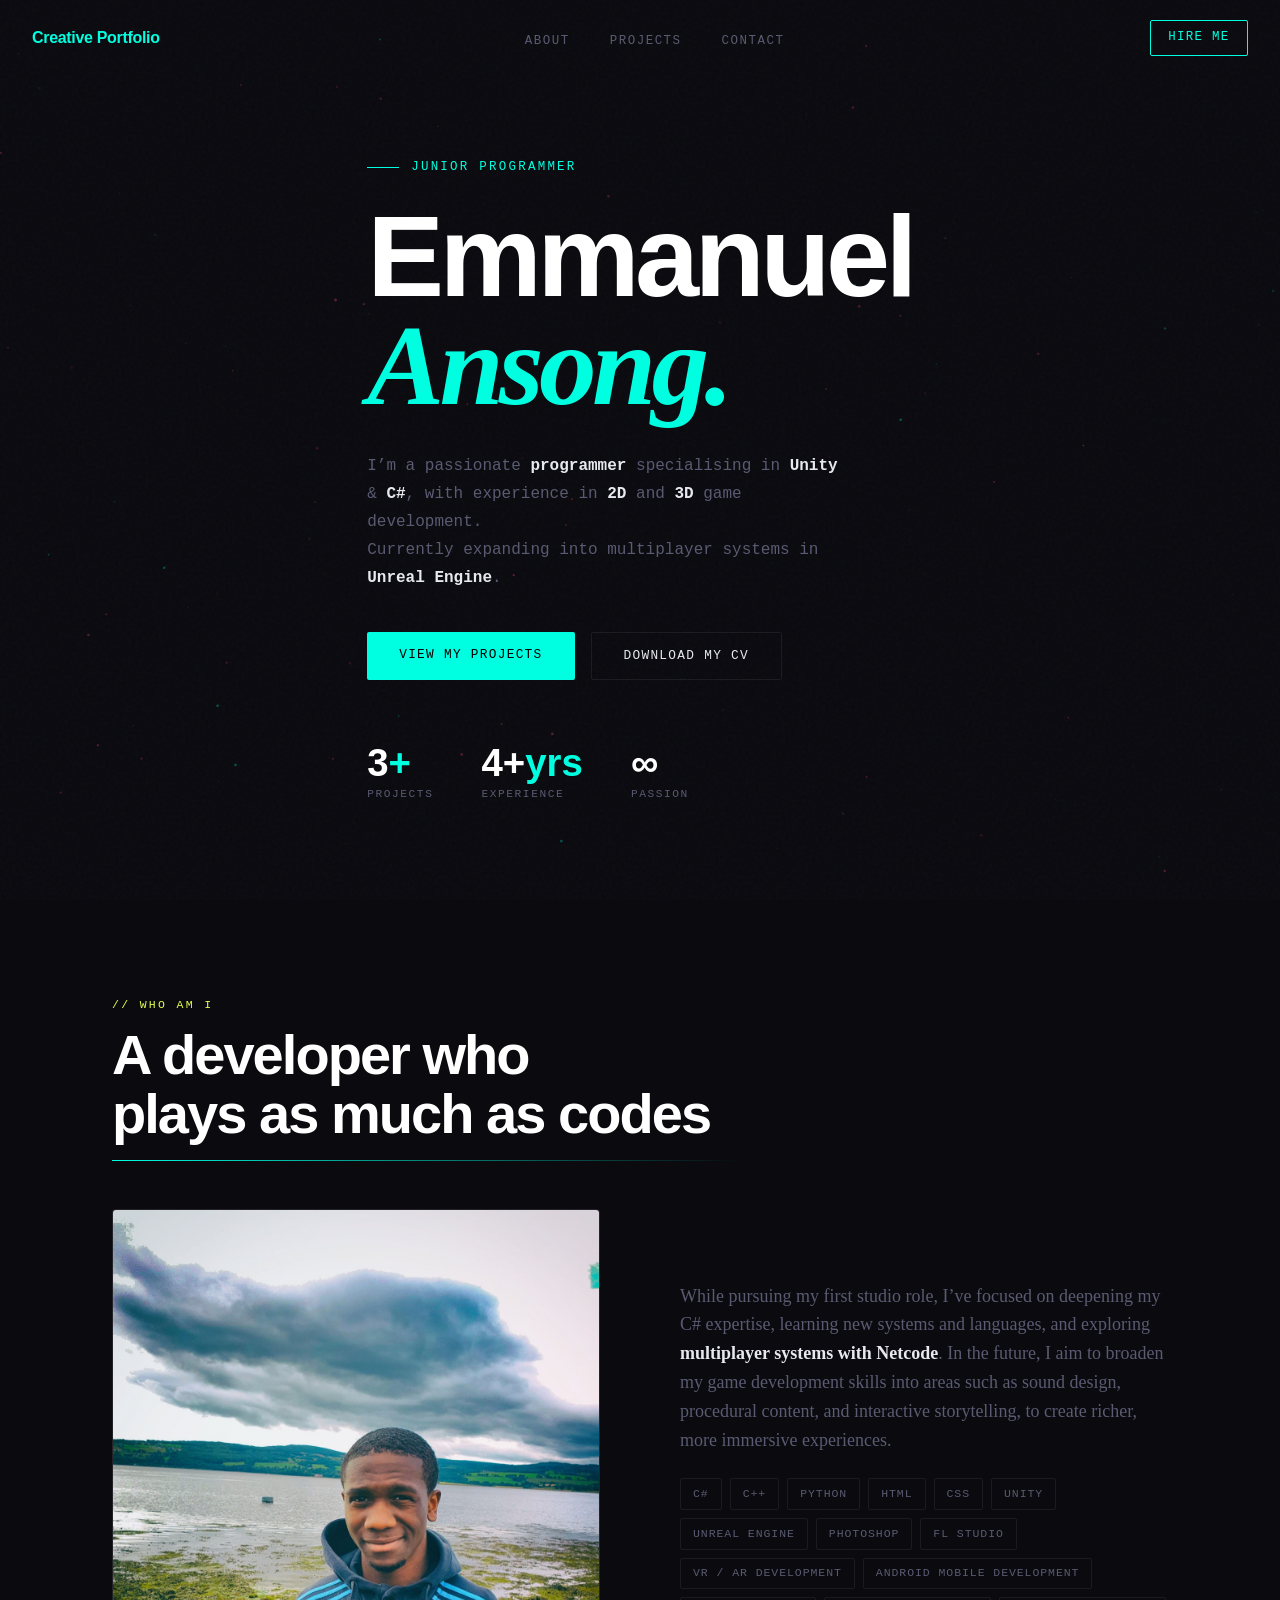
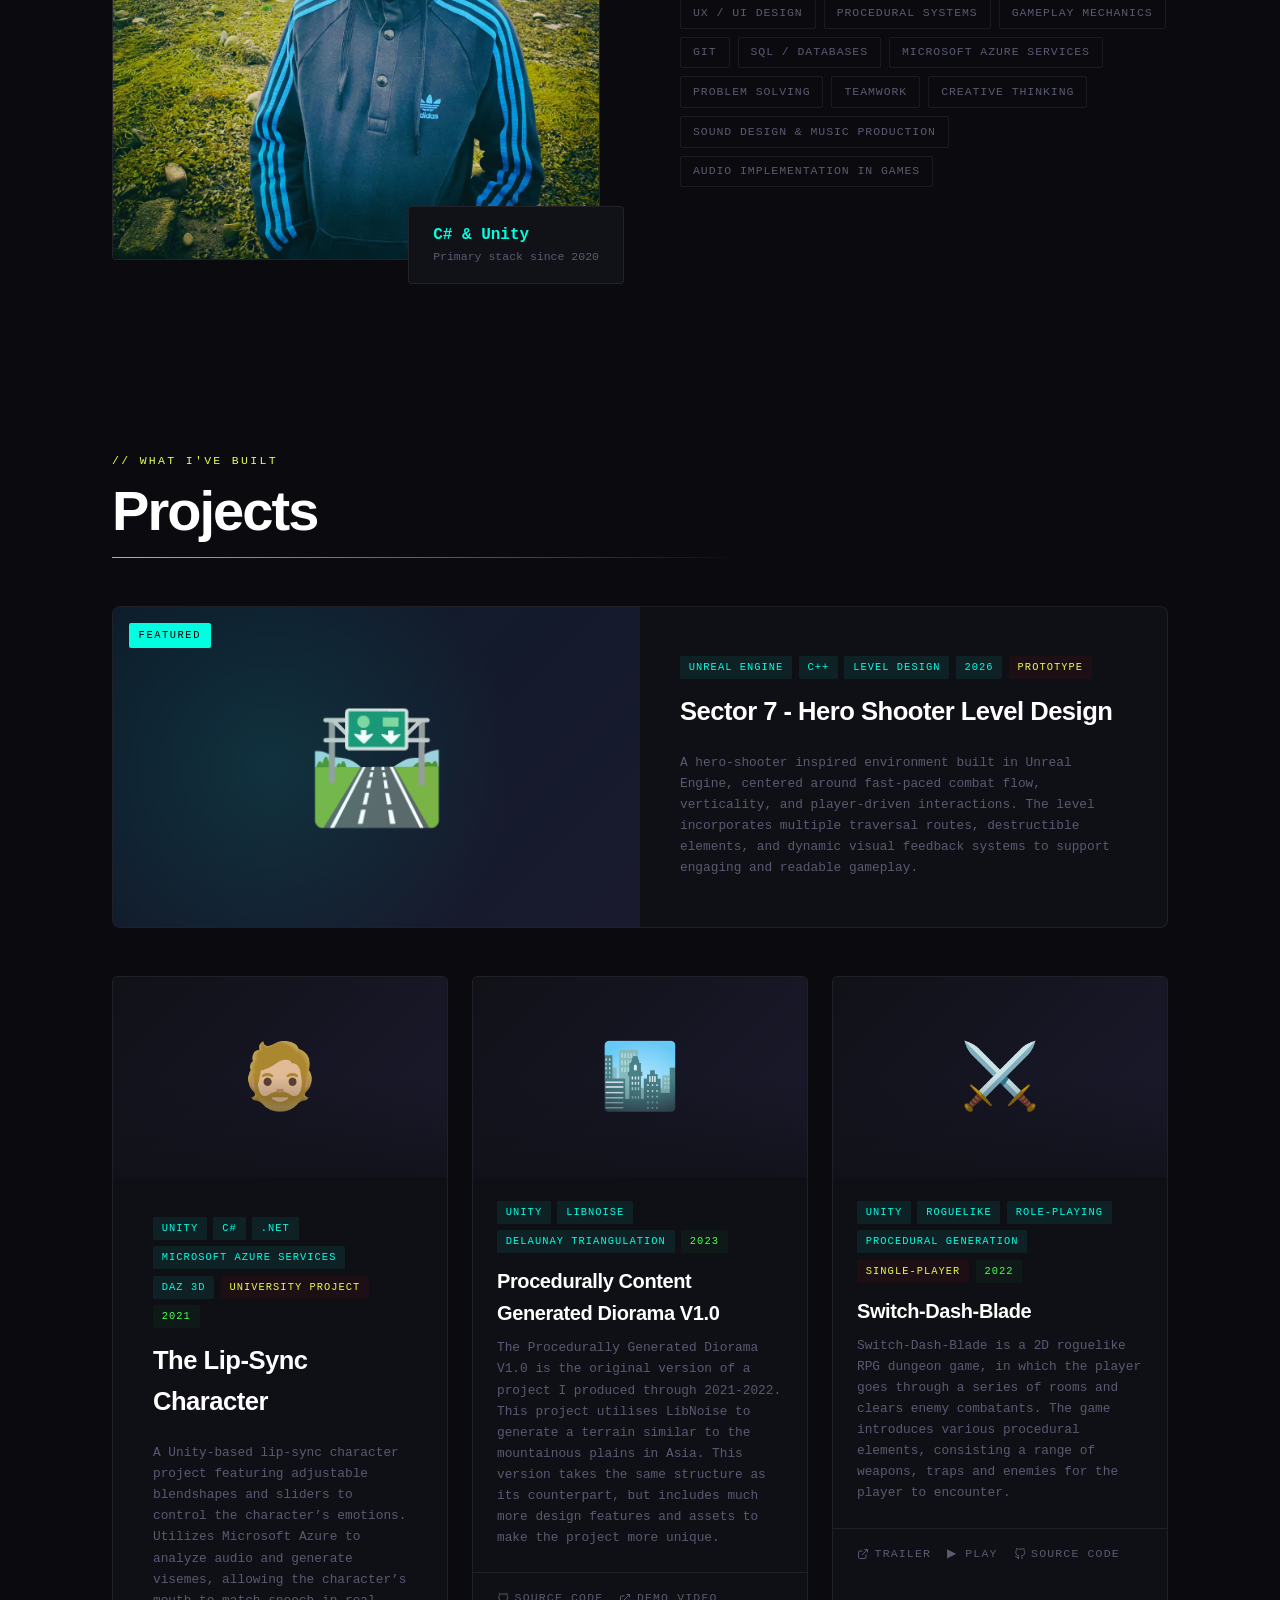
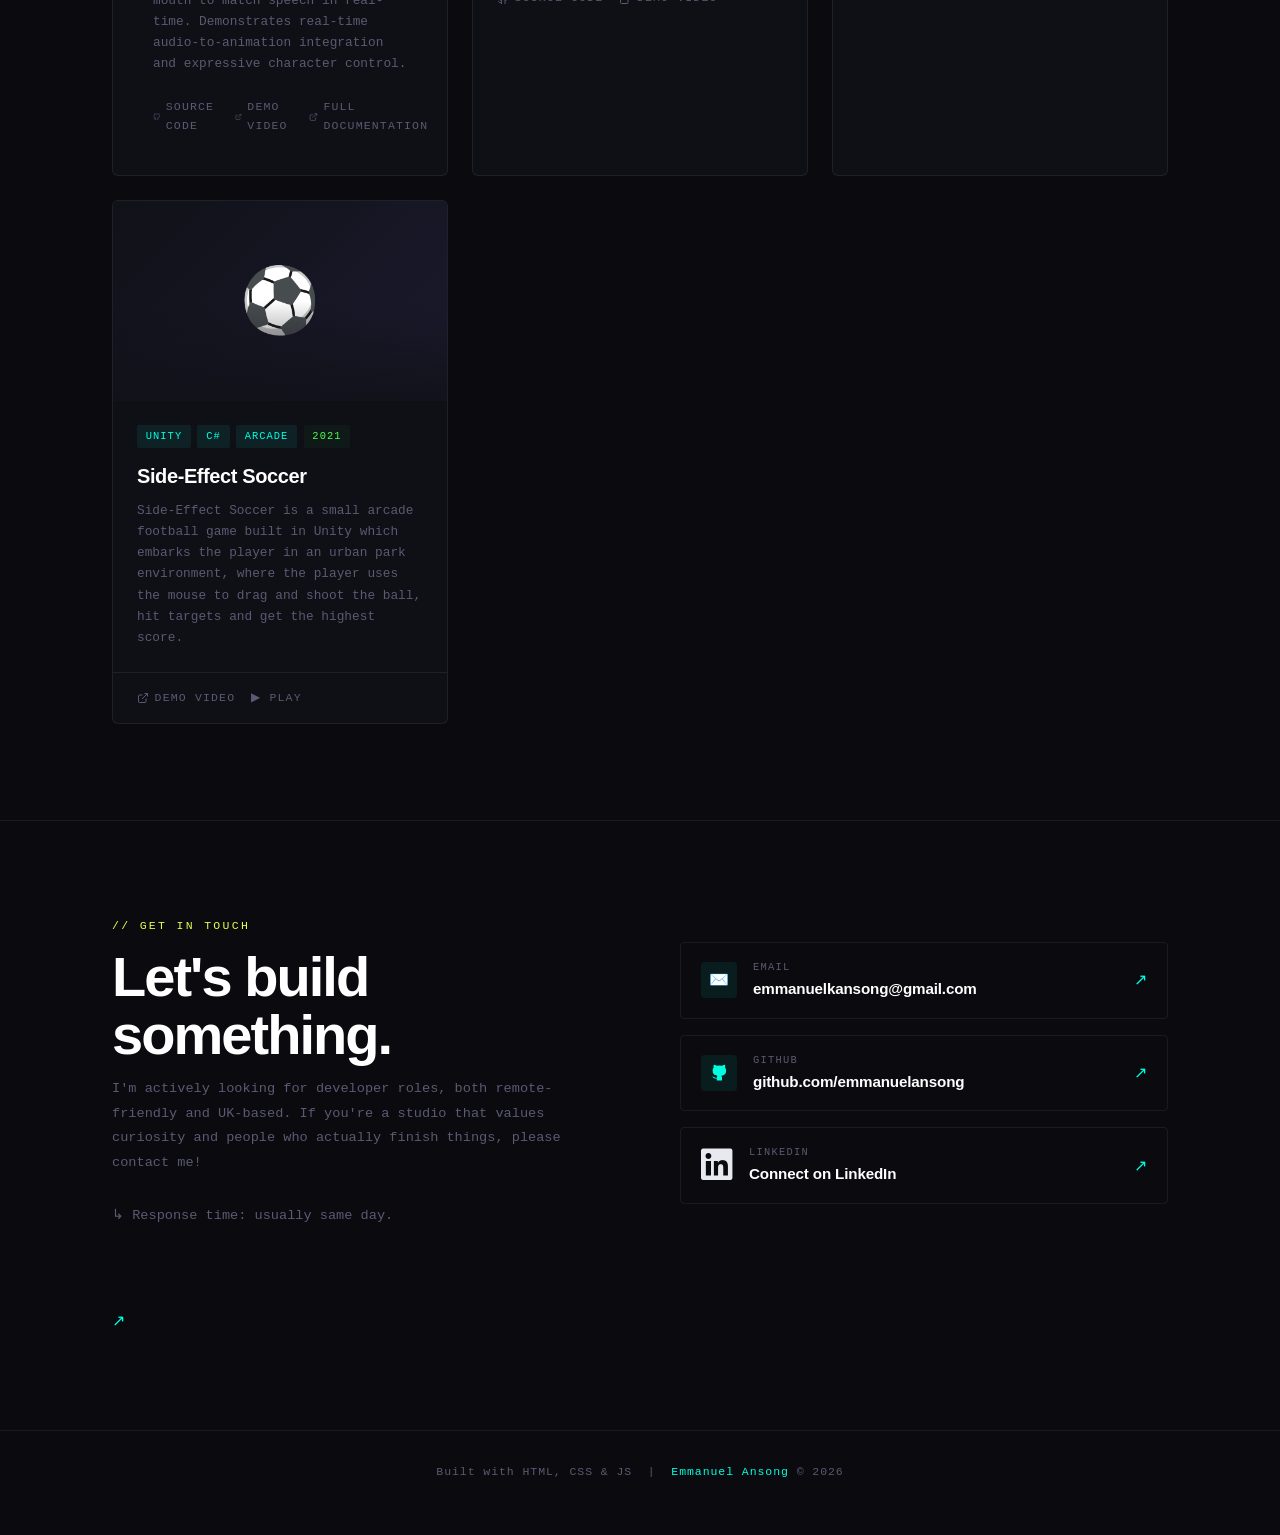
==== commit 0014c40c: "Update index.html" ====
--- a/index.html
+++ b/index.html
@@ -198,7 +198,7 @@
               <svg viewBox="0 0 24 24" fill="none" stroke="currentColor" stroke-width="2"><path d="M18 13v6a2 2 0 0 1-2 2H5a2 2 0 0 1-2-2V8a2 2 0 0 1 2-2h6"/><polyline points="15 3 21 3 21 9"/><line x1="10" y1="14" x2="21" y2="3"/></svg>
               DEMO VIDEO
             </a>
-            <a href="assets/DISSERTATION.pdf" class="card-link">
+            <a href="DISSERTATION.pdf" class="card-link">
               <svg viewBox="0 0 24 24" fill="none" stroke="currentColor" stroke-width="2"><path d="M18 13v6a2 2 0 0 1-2 2H5a2 2 0 0 1-2-2V8a2 2 0 0 1 2-2h6"/><polyline points="15 3 21 3 21 9"/><line x1="10" y1="14" x2="21" y2="3"/></svg>
               FULL DOCUMENTATION
             </a>
